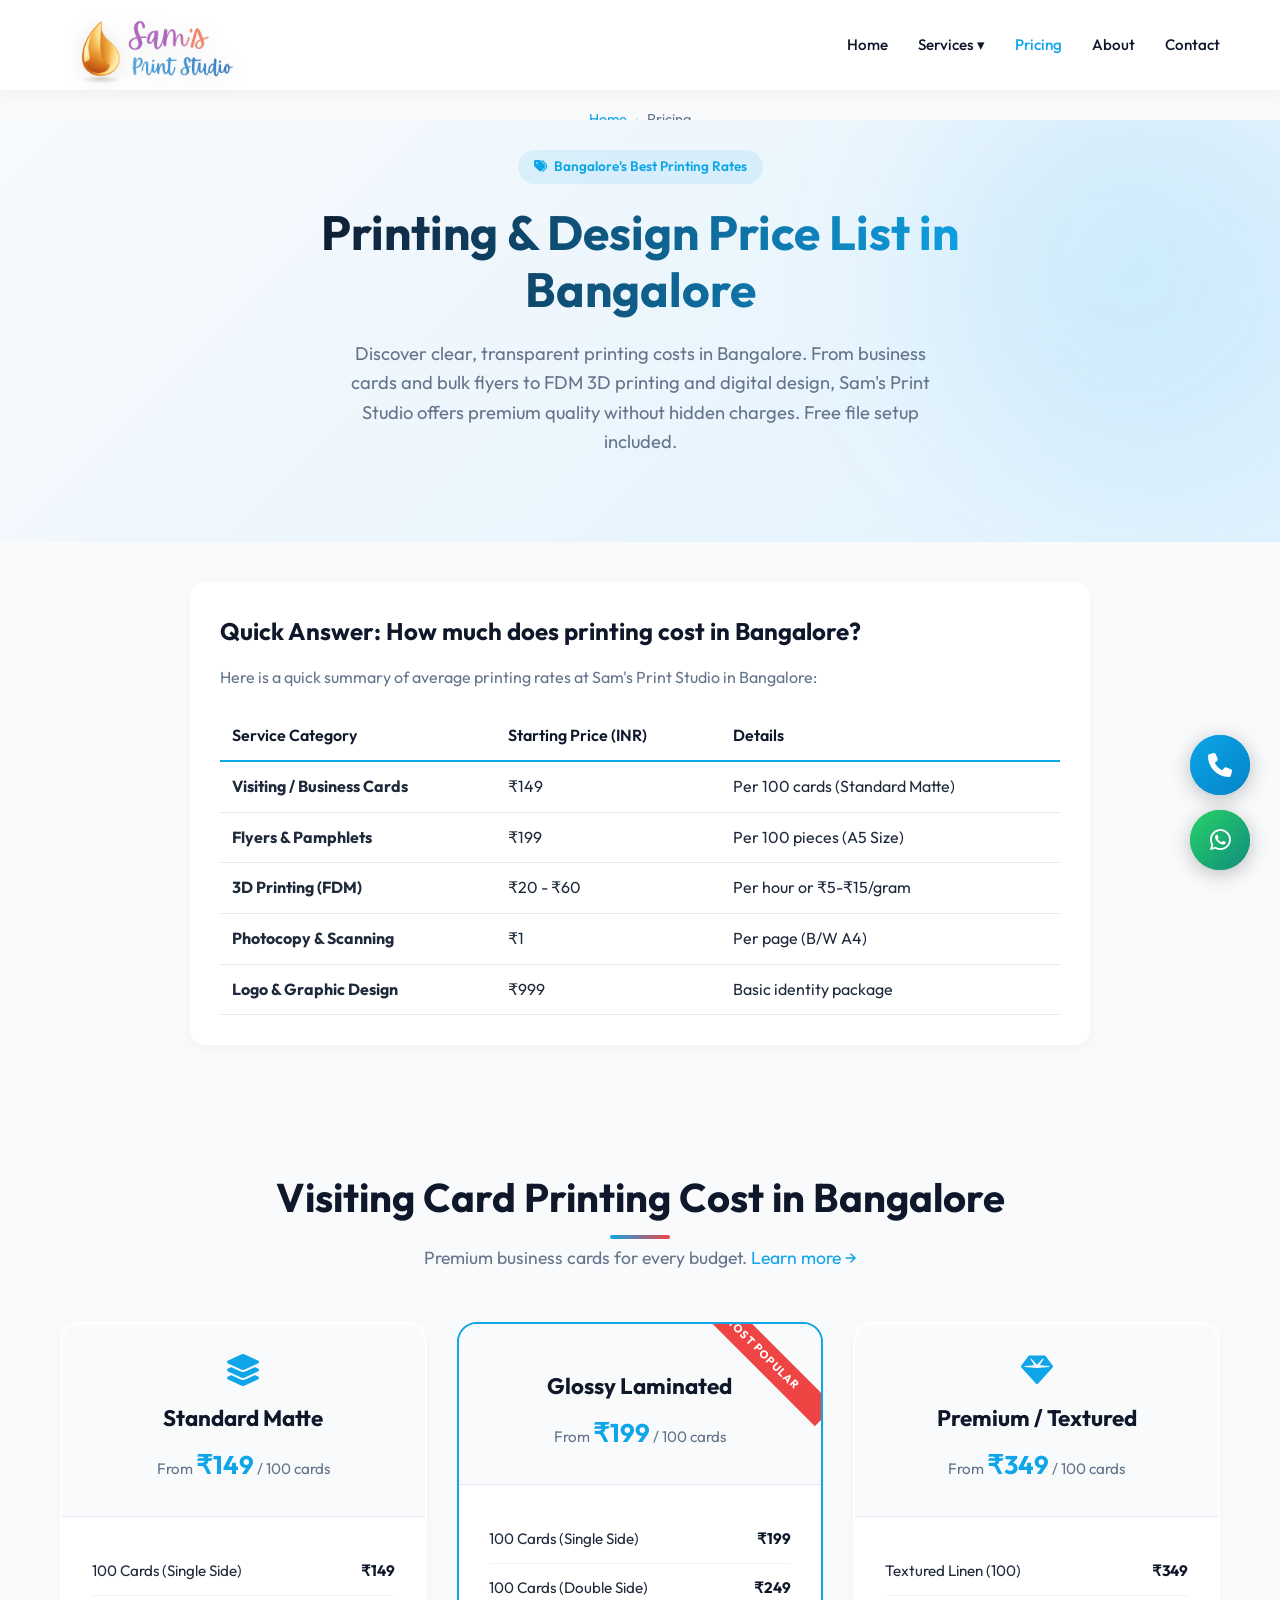
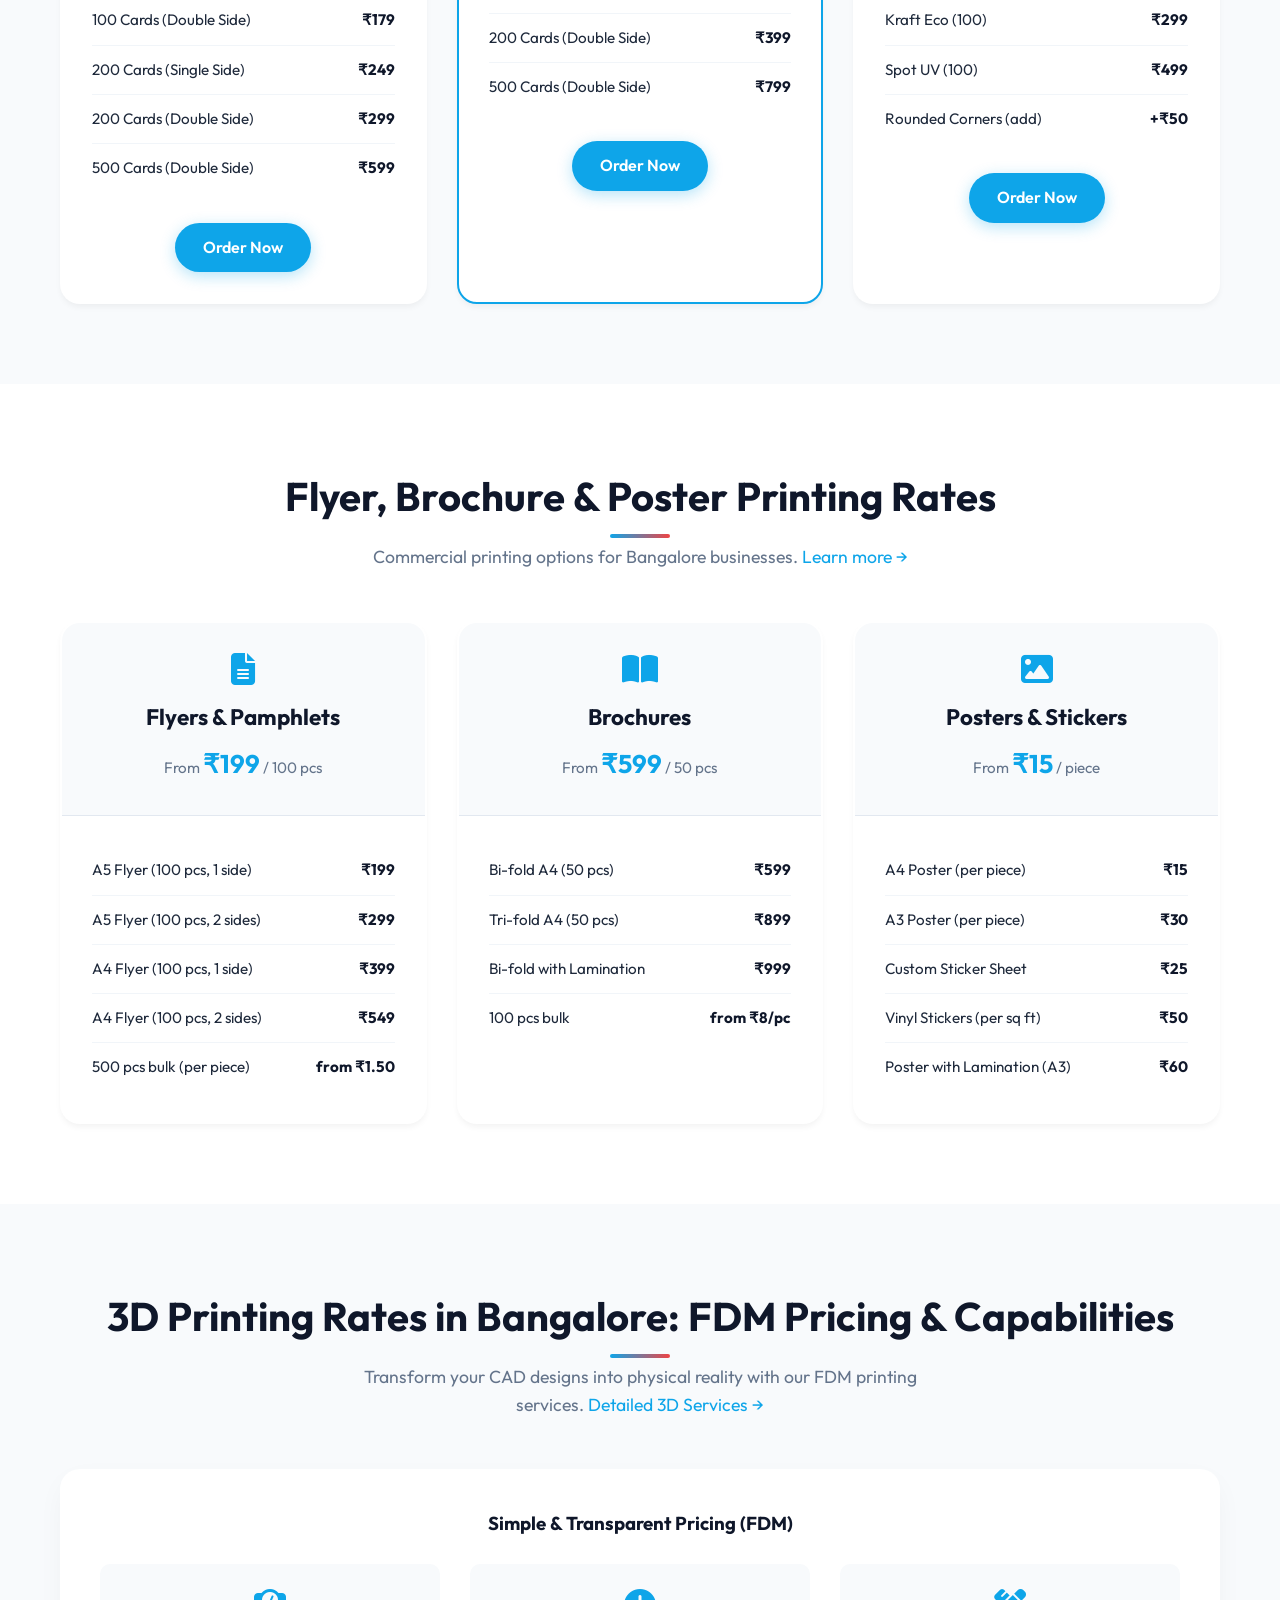
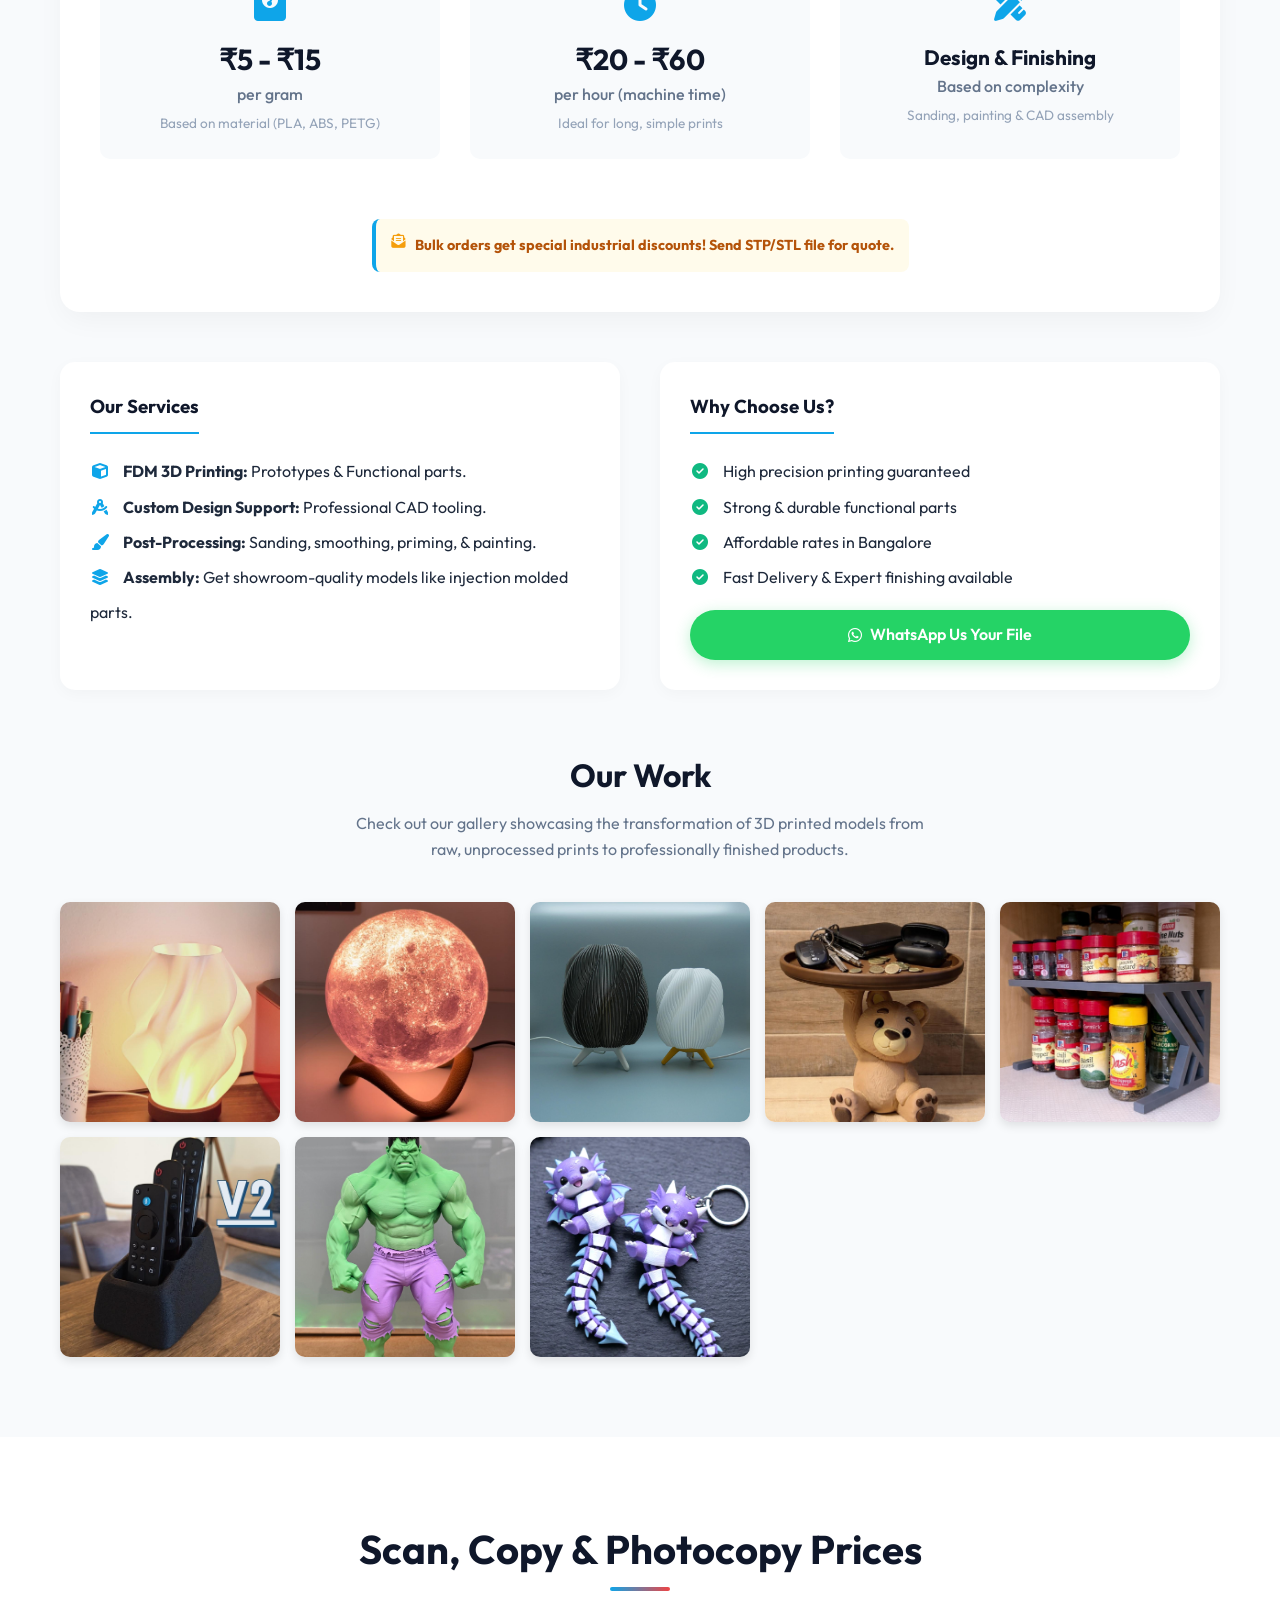
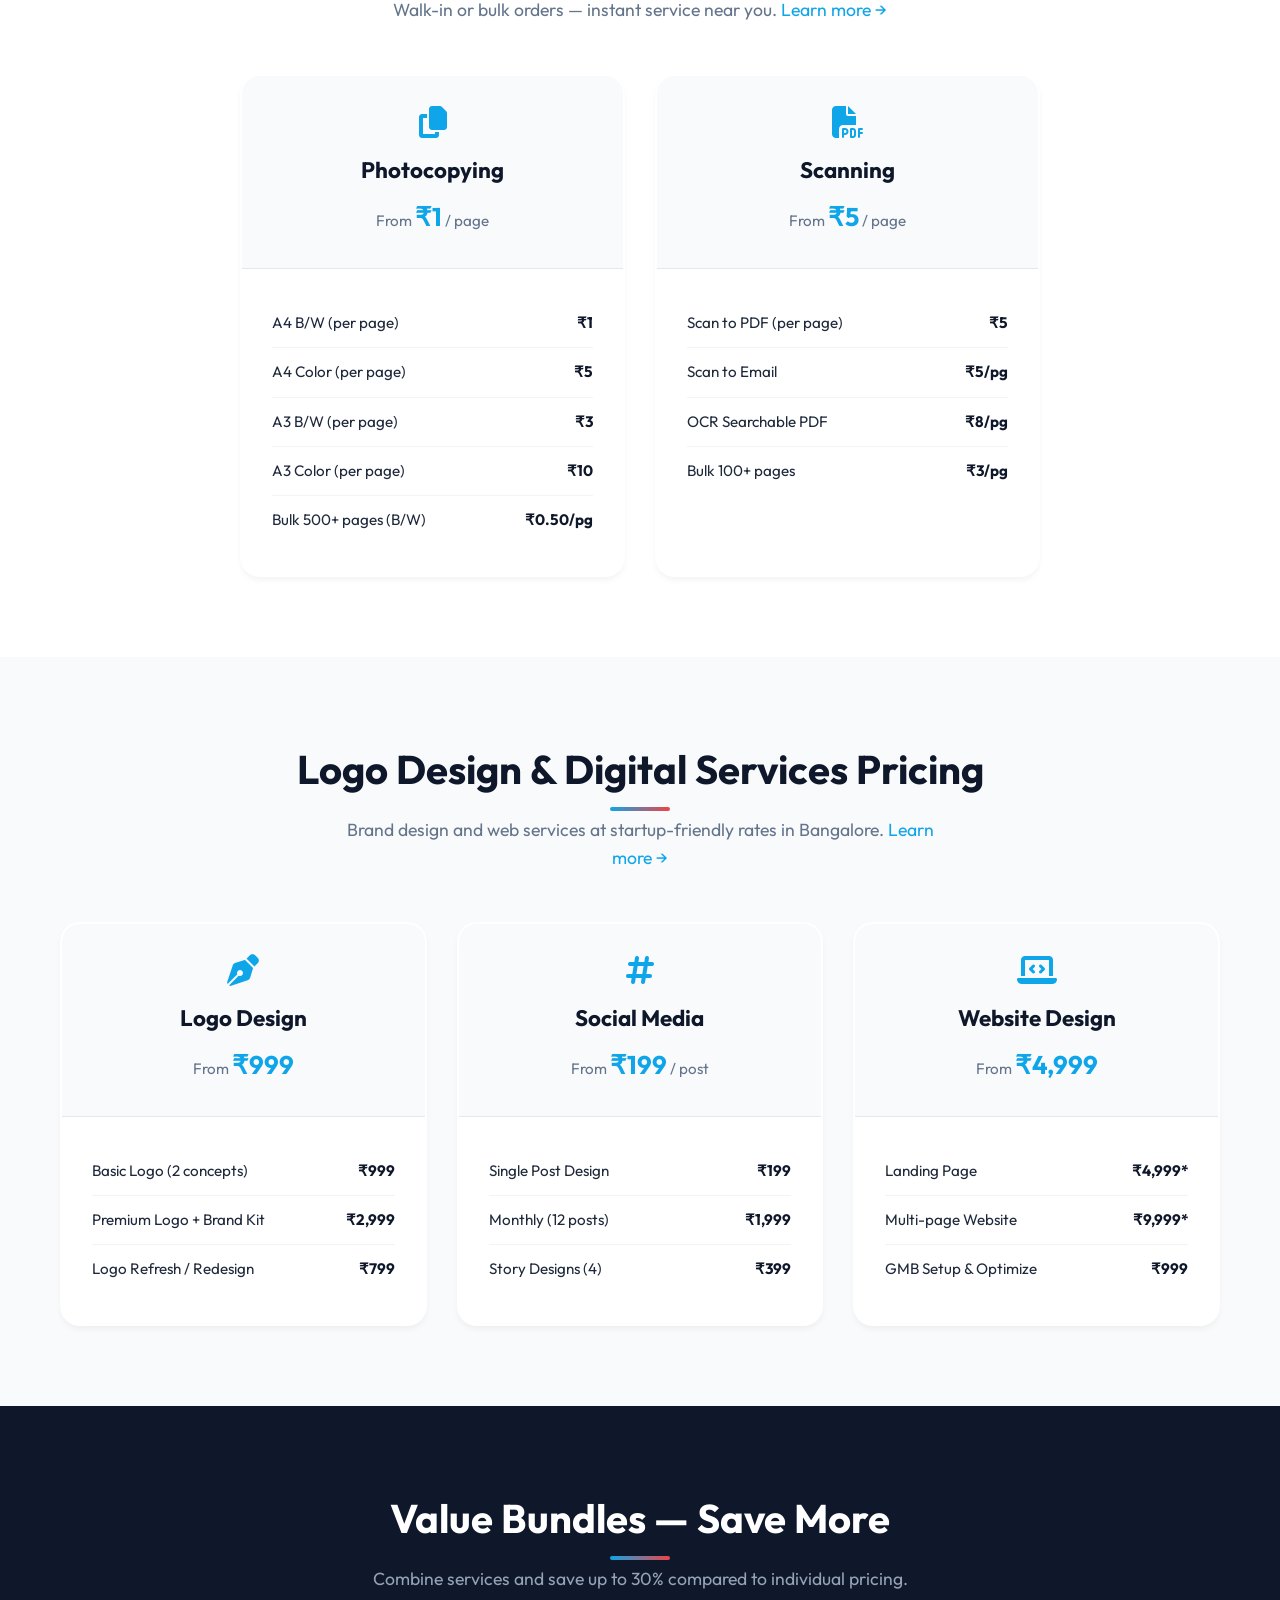
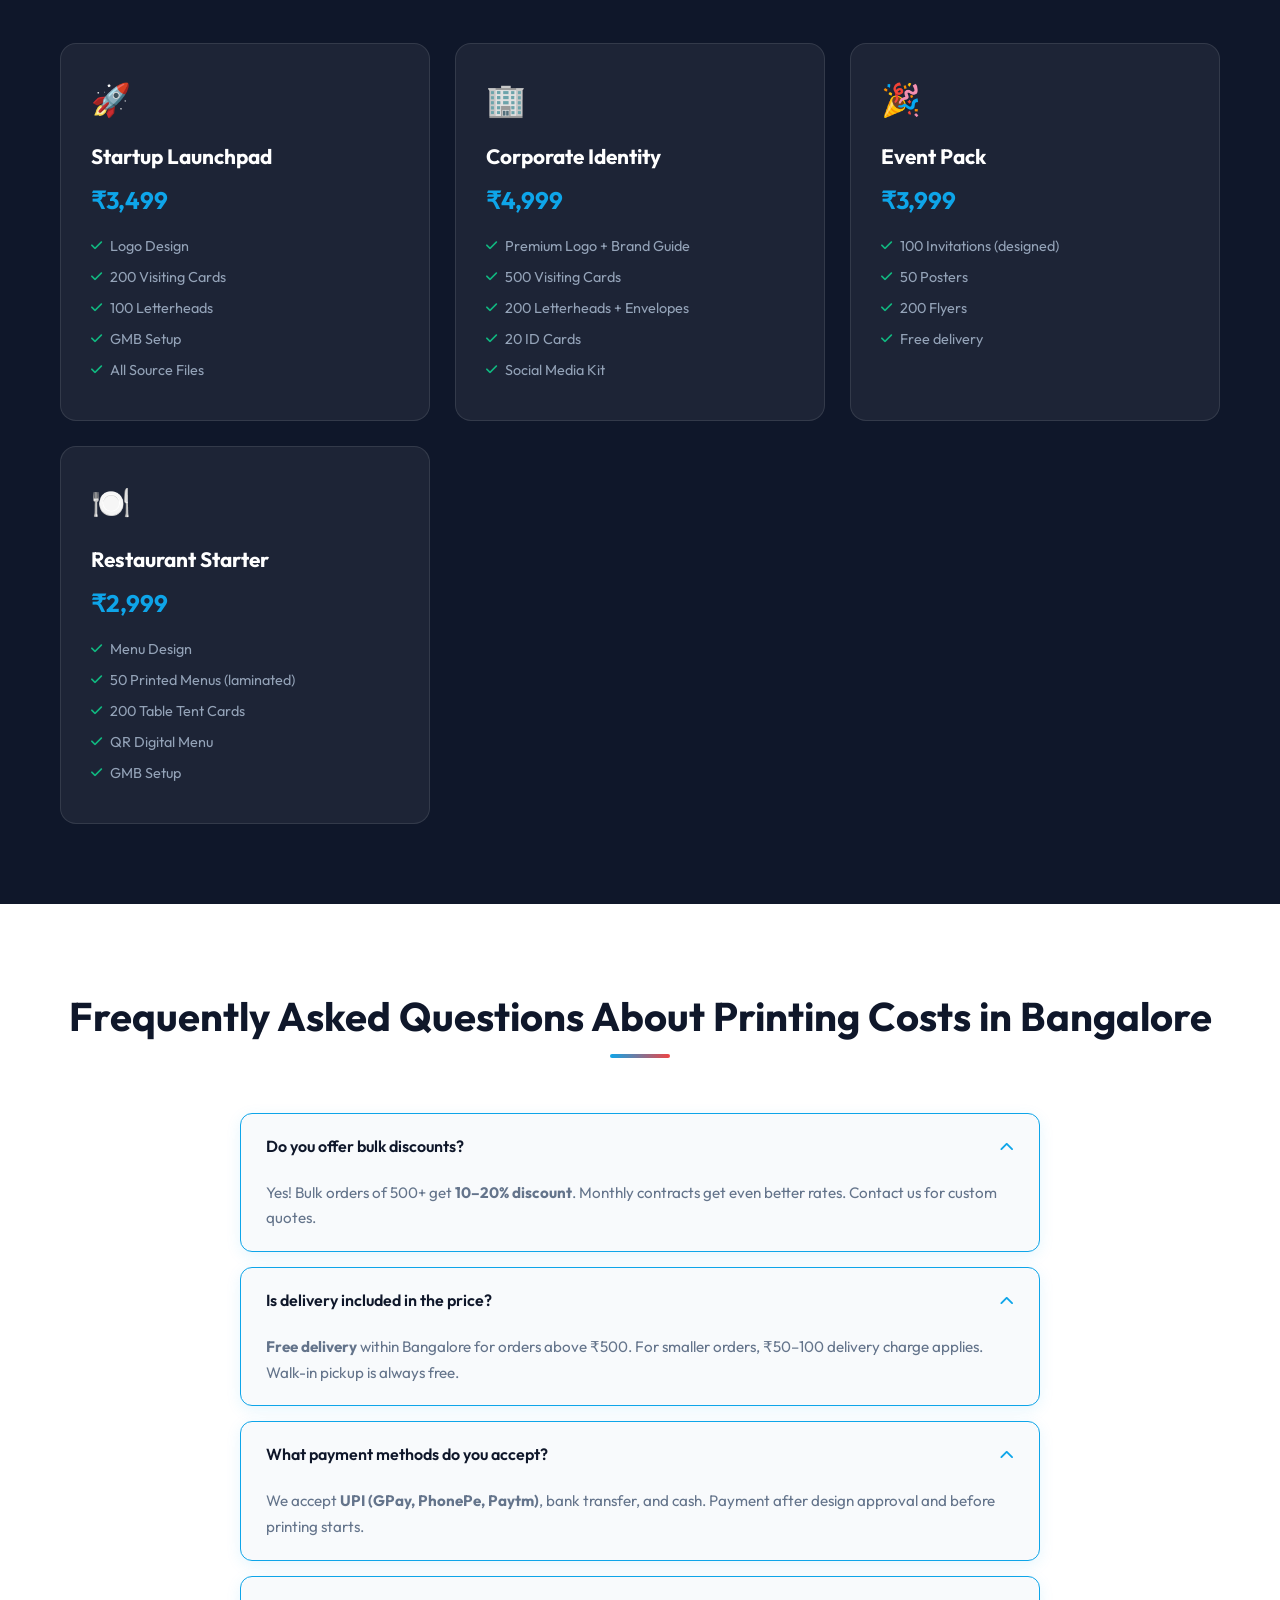
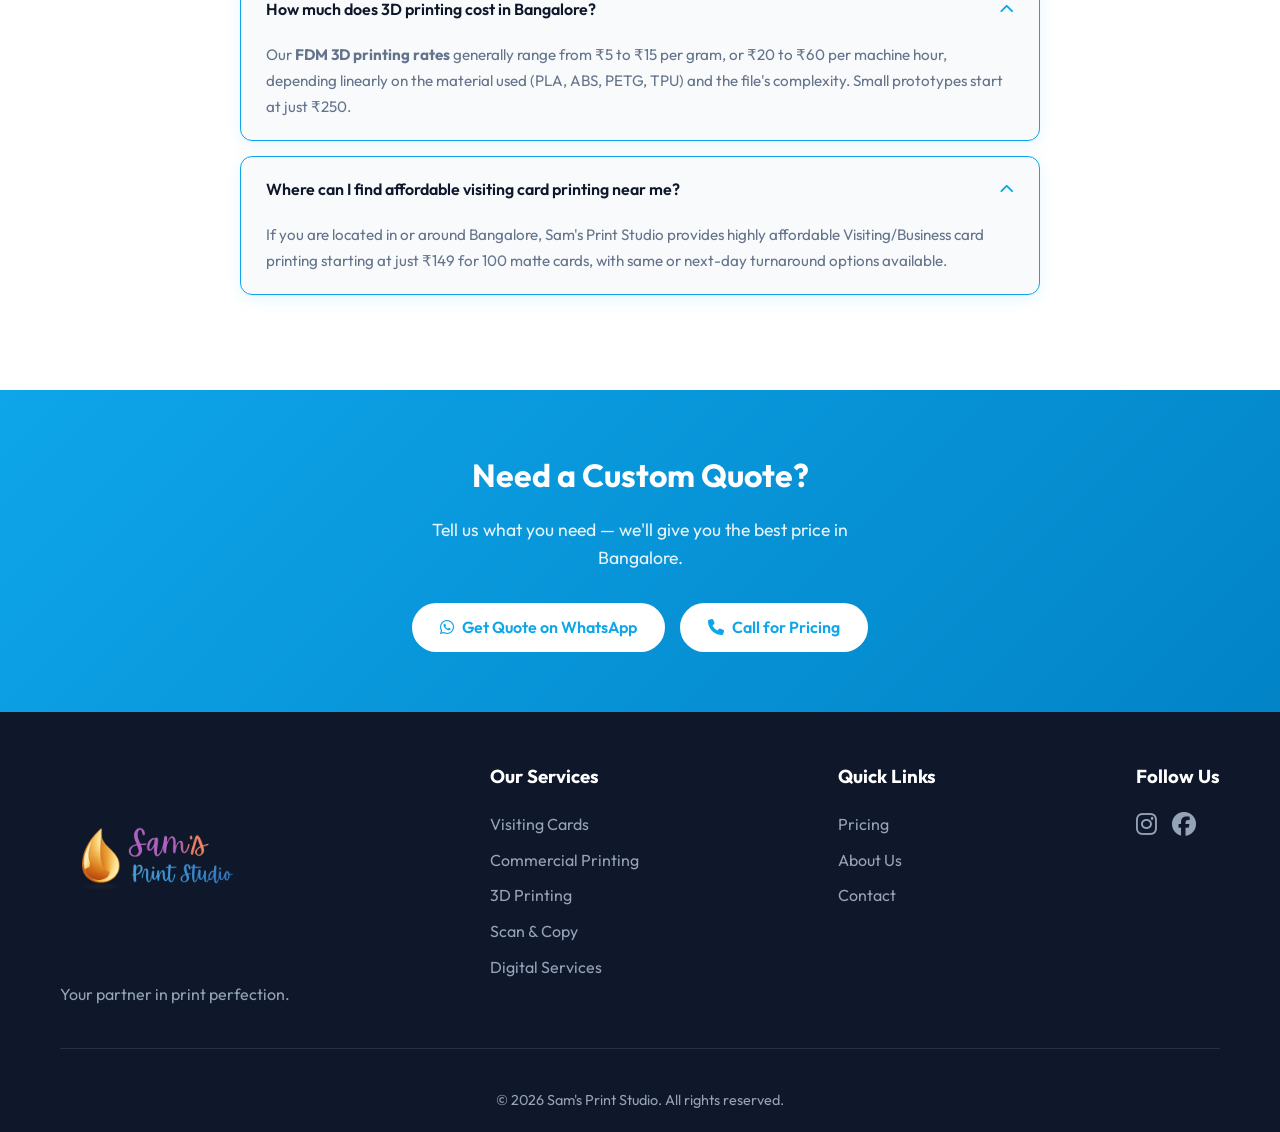
==== pricing.html @ f3a8e475 "Pricing & SEO" ====
<!DOCTYPE html>
<html lang="en">

<head>
    <meta charset="UTF-8">
    <meta name="viewport" content="width=device-width, initial-scale=1.0">
    <meta name="description" content="View Sam's Print Studio pricing guide. Transparent rates for visiting cards, flyers, brochures, 3D printing, scanning, and logo design in Bangalore. Check out our affordable print prices.">
    <meta name="keywords" content="printing price list Bangalore, visiting card cost Bangalore, 3D printing rates Bangalore, photocopy price near me, design services cost, printing cost calculator, Sam's Print Studio prices">
    <meta property="og:title" content="Printing Price List & 3D Printing Rates in Bangalore | Sam's Print Studio">
    <meta property="og:description" content="Transparent printing rates in Bangalore for visiting cards, flyers, brochures, rapid 3D printing, scanning, and digital services. Start your order today.">
    <meta property="og:image" content="https://samsprintstudio.com/images/hero-printing-studio.png">
    <meta property="og:url" content="https://samsprintstudio.com/pricing.html">
    <meta property="og:type" content="website">
    <title>Printing Price List & 3D Printing Rates in Bangalore | Sam's Print Studio</title>
    <link rel="canonical" href="https://samsprintstudio.com/pricing.html">
    <link rel="preconnect" href="https://fonts.googleapis.com">
    <link rel="preconnect" href="https://fonts.gstatic.com" crossorigin>
    <link href="https://fonts.googleapis.com/css2?family=Outfit:wght@300;400;500;600;700;800&display=swap"
        rel="stylesheet">
    <link rel="stylesheet" href="https://cdnjs.cloudflare.com/ajax/libs/font-awesome/6.4.0/css/all.min.css">
    <link rel="stylesheet" href="styles.css">

    <script type="application/ld+json">
    [{
      "@context": "https://schema.org",
      "@type": "LocalBusiness",
      "name": "Sam's Print Studio",
      "image": "https://samsprintstudio.com/logo.png",
      "telephone": "+91-9663990894",
      "url": "https://samsprintstudio.com/pricing.html",
      "priceRange": "₹100 - ₹5000+",
      "makesOffer": [
        { "@type": "Offer", "name": "Visiting Card Printing", "price": "149", "priceCurrency": "INR" },
        { "@type": "Offer", "name": "FDM 3D Printing", "price": "250", "priceCurrency": "INR" },
        { "@type": "Offer", "name": "Flyer Printing", "price": "199", "priceCurrency": "INR" }
      ],
      "address": {
        "@type": "PostalAddress",
        "addressLocality": "Bangalore",
        "addressRegion": "Karnataka",
        "addressCountry": "IN"
      }
    },
    { 
      "@context": "https://schema.org", 
      "@type": "FAQPage", 
      "mainEntity": [
        { "@type": "Question", "name": "How much does printing cost in Bangalore?", "acceptedAnswer": { "@type": "Answer", "text": "Prices vary by service: Visiting cards start from ₹149/100pcs, flyers from ₹199/100pcs, brochures from ₹599/50pcs, photocopying from ₹1/page, 3D printing from ₹250/hour, and logo design from ₹999. All prices at Sam's Print Studio include free design consultation." } },
        { "@type": "Question", "name": "Do you offer bulk printing discounts?", "acceptedAnswer": { "@type": "Answer", "text": "Yes! Bulk orders of 500+ pieces get 10-20% discount on most products. Monthly contracts for regular printing needs (like restaurants, offices, coaching centers) get even better rates." } },
        { "@type": "Question", "name": "How much does 3D printing cost in Bangalore?", "acceptedAnswer": { "@type": "Answer", "text": "FDM 3D printing rates range from ₹5 to ₹15 per gram, or ₹20 to ₹60 per machine hour depending on material. Small prototypes start at just ₹100." } }
      ] 
    }]
    </script>
</head>

<body>
    <header>
        <div class="container">
            <nav><a href="index.html" class="logo"><img src="logo.png" alt="Sam's Print Studio"></a>
                <div class="nav-links" id="navLinks"><a href="index.html">Home</a>
                    <div class="nav-dropdown"><a href="index.html#services">Services ▾</a>
                        <div class="dropdown-menu"><a href="visiting-cards.html">Visiting Cards</a><a
                                href="commercial-printing.html">Commercial Printing</a><a href="3d-printing.html">3D
                                Printing</a><a href="scanning-services.html">Scan & Copy</a><a
                                href="digital-services.html">Digital Services</a></div>
                    </div><a href="pricing.html" class="active">Pricing</a><a href="index.html#about">About</a><a
                        href="index.html#contact">Contact</a>
                </div>
                <div class="mobile-toggle" id="mobileMenuBtn"><i class="fa-solid fa-bars"></i></div>
            </nav>
        </div>
    </header>

    <nav class="breadcrumb" aria-label="Breadcrumb">
        <div class="container">
            <ol class="breadcrumb-list" itemscope itemtype="https://schema.org/BreadcrumbList">
                <li itemprop="itemListElement" itemscope itemtype="https://schema.org/ListItem"><a itemprop="item"
                        href="index.html"><span itemprop="name">Home</span></a>
                    <meta itemprop="position" content="1">
                </li>
                <li itemprop="itemListElement" itemscope itemtype="https://schema.org/ListItem"><span
                        itemprop="name">Pricing</span>
                    <meta itemprop="position" content="2">
                </li>
            </ol>
        </div>
    </nav>

    <section class="page-hero">
        <div class="container">
            <div class="page-hero-content" style="flex-direction: column; text-align: center; gap: 0;">
                <div class="page-hero-text" style="text-align: center; max-width: 700px; margin: 0 auto;">
                    <span class="badge"><i class="fa-solid fa-tags"></i> Bangalore's Best Printing Rates</span>
                    <h1>Printing & Design Price List in Bangalore</h1>
                    <p style="margin: 0 auto 25px; max-width: 600px;">Discover clear, transparent printing costs in Bangalore. From business cards and bulk flyers to FDM 3D printing and digital design, Sam's Print Studio offers premium quality without hidden charges. Free file setup included.</p>
                </div>
            </div>
        </div>
    </section>

    <!-- GEO Optimization: Quick Answer Table for AI Search -->
    <section class="section-padding" style="background: var(--bg-light); padding-top: 40px; padding-bottom: 40px;" id="pricing-summary">
        <div class="container">
            <div class="reveal" style="background: white; padding: 30px; border-radius: 15px; box-shadow: 0 4px 15px rgba(0,0,0,0.03); max-width: 900px; margin: 0 auto;">
                <h2 style="font-size: 1.5rem; margin-bottom: 15px; color: var(--primary);">Quick Answer: How much does printing cost in Bangalore?</h2>
                <p style="margin-bottom: 20px; color: var(--text-light);">Here is a quick summary of average printing rates at Sam's Print Studio in Bangalore:</p>
                <div style="overflow-x: auto;">
                    <table style="width: 100%; border-collapse: collapse; text-align: left;">
                        <thead>
                            <tr style="border-bottom: 2px solid var(--accent); color: var(--primary);">
                                <th style="padding: 12px; font-weight: 600;">Service Category</th>
                                <th style="padding: 12px; font-weight: 600;">Starting Price (INR)</th>
                                <th style="padding: 12px; font-weight: 600;">Details</th>
                            </tr>
                        </thead>
                        <tbody>
                            <tr style="border-bottom: 1px solid #e2e8f0;">
                                <td style="padding: 12px;"><strong>Visiting / Business Cards</strong></td>
                                <td style="padding: 12px;">₹149</td>
                                <td style="padding: 12px;">Per 100 cards (Standard Matte)</td>
                            </tr>
                            <tr style="border-bottom: 1px solid #e2e8f0;">
                                <td style="padding: 12px;"><strong>Flyers & Pamphlets</strong></td>
                                <td style="padding: 12px;">₹199</td>
                                <td style="padding: 12px;">Per 100 pieces (A5 Size)</td>
                            </tr>
                            <tr style="border-bottom: 1px solid #e2e8f0;">
                                <td style="padding: 12px;"><strong>3D Printing (FDM)</strong></td>
                                <td style="padding: 12px;">₹20 - ₹60</td>
                                <td style="padding: 12px;">Per hour or ₹5-₹15/gram</td>
                            </tr>
                            <tr style="border-bottom: 1px solid #e2e8f0;">
                                <td style="padding: 12px;"><strong>Photocopy & Scanning</strong></td>
                                <td style="padding: 12px;">₹1</td>
                                <td style="padding: 12px;">Per page (B/W A4)</td>
                            </tr>
                            <tr style="border-bottom: 1px solid #e2e8f0;">
                                <td style="padding: 12px;"><strong>Logo & Graphic Design</strong></td>
                                <td style="padding: 12px;">₹999</td>
                                <td style="padding: 12px;">Basic identity package</td>
                            </tr>
                        </tbody>
                    </table>
                </div>
            </div>
        </div>
    </section>

    <!-- Visiting Cards Pricing -->
    <section class="section-padding pricing-section" id="visiting-cards-pricing">
        <div class="container">
            <div class="section-title reveal">
                <h2>Visiting Card Printing Cost in Bangalore</h2>
                <p>Premium business cards for every budget. <a href="visiting-cards.html"
                        style="color: var(--accent);">Learn more →</a></p>
            </div>
            <div class="pricing-grid">
                <div class="pricing-card reveal">
                    <div class="pricing-card-header">
                        <i class="fa-solid fa-layer-group"></i>
                        <h3>Standard Matte</h3>
                        <div class="price">From <strong>₹149</strong> / 100 cards</div>
                    </div>
                    <div class="pricing-card-body">
                        <div class="price-row"><span class="item-name">100 Cards (Single Side)</span><span
                                class="item-price">₹149</span></div>
                        <div class="price-row"><span class="item-name">100 Cards (Double Side)</span><span
                                class="item-price">₹179</span></div>
                        <div class="price-row"><span class="item-name">200 Cards (Single Side)</span><span
                                class="item-price">₹249</span></div>
                        <div class="price-row"><span class="item-name">200 Cards (Double Side)</span><span
                                class="item-price">₹299</span></div>
                        <div class="price-row"><span class="item-name">500 Cards (Double Side)</span><span
                                class="item-price">₹599</span></div>
                    </div>
                    <div class="pricing-card-footer"><a
                            href="https://wa.me/919663990894?text=Hi!%20I%20need%20matte%20visiting%20cards."
                            class="btn btn-primary" target="_blank">Order Now</a></div>
                </div>
                <div class="pricing-card featured reveal">
                    <div class="pricing-card-header">
                        <i class="fa-solid fa-sparkles"></i>
                        <h3>Glossy Laminated</h3>
                        <div class="price">From <strong>₹199</strong> / 100 cards</div>
                    </div>
                    <div class="pricing-card-body">
                        <div class="price-row"><span class="item-name">100 Cards (Single Side)</span><span
                                class="item-price">₹199</span></div>
                        <div class="price-row"><span class="item-name">100 Cards (Double Side)</span><span
                                class="item-price">₹249</span></div>
                        <div class="price-row"><span class="item-name">200 Cards (Double Side)</span><span
                                class="item-price">₹399</span></div>
                        <div class="price-row"><span class="item-name">500 Cards (Double Side)</span><span
                                class="item-price">₹799</span></div>
                    </div>
                    <div class="pricing-card-footer"><a
                            href="https://wa.me/919663990894?text=Hi!%20I%20need%20glossy%20laminated%20visiting%20cards."
                            class="btn btn-primary" target="_blank">Order Now</a></div>
                </div>
                <div class="pricing-card reveal">
                    <div class="pricing-card-header">
                        <i class="fa-solid fa-gem"></i>
                        <h3>Premium / Textured</h3>
                        <div class="price">From <strong>₹349</strong> / 100 cards</div>
                    </div>
                    <div class="pricing-card-body">
                        <div class="price-row"><span class="item-name">Textured Linen (100)</span><span
                                class="item-price">₹349</span></div>
                        <div class="price-row"><span class="item-name">Kraft Eco (100)</span><span
                                class="item-price">₹299</span></div>
                        <div class="price-row"><span class="item-name">Spot UV (100)</span><span
                                class="item-price">₹499</span></div>
                        <div class="price-row"><span class="item-name">Rounded Corners (add)</span><span
                                class="item-price">+₹50</span></div>
                    </div>
                    <div class="pricing-card-footer"><a
                            href="https://wa.me/919663990894?text=Hi!%20I%20need%20premium%20visiting%20cards."
                            class="btn btn-primary" target="_blank">Order Now</a></div>
                </div>
            </div>
        </div>
    </section>

    <!-- Commercial Printing Pricing -->
    <section class="section-padding" style="background: white;" id="commercial-pricing">
        <div class="container">
            <div class="section-title reveal">
                <h2>Flyer, Brochure & Poster Printing Rates</h2>
                <p>Commercial printing options for Bangalore businesses. <a href="commercial-printing.html"
                        style="color: var(--accent);">Learn more →</a></p>
            </div>
            <div class="pricing-grid">
                <div class="pricing-card reveal">
                    <div class="pricing-card-header">
                        <i class="fa-solid fa-file-lines"></i>
                        <h3>Flyers & Pamphlets</h3>
                        <div class="price">From <strong>₹199</strong> / 100 pcs</div>
                    </div>
                    <div class="pricing-card-body">
                        <div class="price-row"><span class="item-name">A5 Flyer (100 pcs, 1 side)</span><span
                                class="item-price">₹199</span></div>
                        <div class="price-row"><span class="item-name">A5 Flyer (100 pcs, 2 sides)</span><span
                                class="item-price">₹299</span></div>
                        <div class="price-row"><span class="item-name">A4 Flyer (100 pcs, 1 side)</span><span
                                class="item-price">₹399</span></div>
                        <div class="price-row"><span class="item-name">A4 Flyer (100 pcs, 2 sides)</span><span
                                class="item-price">₹549</span></div>
                        <div class="price-row"><span class="item-name">500 pcs bulk (per piece)</span><span
                                class="item-price">from ₹1.50</span></div>
                    </div>
                </div>
                <div class="pricing-card reveal">
                    <div class="pricing-card-header">
                        <i class="fa-solid fa-book-open"></i>
                        <h3>Brochures</h3>
                        <div class="price">From <strong>₹599</strong> / 50 pcs</div>
                    </div>
                    <div class="pricing-card-body">
                        <div class="price-row"><span class="item-name">Bi-fold A4 (50 pcs)</span><span
                                class="item-price">₹599</span></div>
                        <div class="price-row"><span class="item-name">Tri-fold A4 (50 pcs)</span><span
                                class="item-price">₹899</span></div>
                        <div class="price-row"><span class="item-name">Bi-fold with Lamination</span><span
                                class="item-price">₹999</span></div>
                        <div class="price-row"><span class="item-name">100 pcs bulk</span><span class="item-price">from
                                ₹8/pc</span></div>
                    </div>
                </div>
                <div class="pricing-card reveal">
                    <div class="pricing-card-header">
                        <i class="fa-solid fa-image"></i>
                        <h3>Posters & Stickers</h3>
                        <div class="price">From <strong>₹15</strong> / piece</div>
                    </div>
                    <div class="pricing-card-body">
                        <div class="price-row"><span class="item-name">A4 Poster (per piece)</span><span
                                class="item-price">₹15</span></div>
                        <div class="price-row"><span class="item-name">A3 Poster (per piece)</span><span
                                class="item-price">₹30</span></div>
                        <div class="price-row"><span class="item-name">Custom Sticker Sheet</span><span
                                class="item-price">₹25</span></div>
                        <div class="price-row"><span class="item-name">Vinyl Stickers (per sq ft)</span><span
                                class="item-price">₹50</span></div>
                        <div class="price-row"><span class="item-name">Poster with Lamination (A3)</span><span
                                class="item-price">₹60</span></div>
                    </div>
                </div>
            </div>
        </div>
    </section>

    <!-- 3D Printing Pricing & Portfolio -->
    <section class="section-padding pricing-section" id="3d-pricing" style="background: var(--bg-light);">
        <div class="container">
            <div class="section-title reveal">
                <h2>3D Printing Rates in Bangalore: FDM Pricing & Capabilities</h2>
                <p>Transform your CAD designs into physical reality with our FDM printing services. <a href="3d-printing.html" style="color: var(--accent);">Detailed 3D Services →</a></p>
            </div>

            <!-- New Details breakdown mimicking the design layout -->
            <div class="pricing-details reveal" style="background: white; padding: 40px; border-radius: 20px; box-shadow: 0 10px 30px -5px rgba(0, 0, 0, 0.05); text-align: center; margin-bottom: 50px;">
                <h3 style="margin-bottom: 25px; color: var(--primary);">Simple & Transparent Pricing (FDM)</h3>
                
                <div style="display: flex; flex-wrap: wrap; justify-content: center; gap: 30px; margin-bottom: 30px;">
                    <div style="background: var(--bg-light); padding: 25px 35px; border-radius: 10px; flex: 1; min-width: 250px;">
                        <i class="fa-solid fa-weight-scale" style="font-size: 2rem; color: var(--accent); margin-bottom: 15px;"></i>
                        <div style="font-size: 1.8rem; font-weight: 700; color: var(--primary);">₹5 - ₹15</div>
                        <div style="font-size: 1rem; color: var(--text-light); font-weight: 500;">per gram</div>
                        <p style="font-size: 0.85rem; color: #94a3b8; margin-top: 5px;">Based on material (PLA, ABS, PETG)</p>
                    </div>
                    <div style="background: var(--bg-light); padding: 25px 35px; border-radius: 10px; flex: 1; min-width: 250px;">
                        <i class="fa-solid fa-clock" style="font-size: 2rem; color: var(--accent); margin-bottom: 15px;"></i>
                        <div style="font-size: 1.8rem; font-weight: 700; color: var(--primary);">₹20 - ₹60</div>
                        <div style="font-size: 1rem; color: var(--text-light); font-weight: 500;">per hour (machine time)</div>
                        <p style="font-size: 0.85rem; color: #94a3b8; margin-top: 5px;">Ideal for long, simple prints</p>
                    </div>
                    <div style="background: var(--bg-light); padding: 25px 35px; border-radius: 10px; flex: 1; min-width: 250px;">
                        <i class="fa-solid fa-pen-ruler" style="font-size: 2rem; color: var(--accent); margin-bottom: 15px;"></i>
                        <div style="font-size: 1.3rem; font-weight: 700; color: var(--primary); margin-top: 5px;">Design & Finishing</div>
                        <div style="font-size: 1rem; color: var(--text-light); font-weight: 500;">Based on complexity</div>
                        <p style="font-size: 0.85rem; color: #94a3b8; margin-top: 5px;">Sanding, painting & CAD assembly</p>
                    </div>
                </div>

                <div class="pricing-note" style="justify-content: center; background: #fffbeb; padding: 15px; border-radius: 8px; color: #b45309; display: inline-flex;">
                    <i class="fa-solid fa-envelope-open-text" style="color: #f59e0b; margin-right: 10px;"></i> 
                    <strong>Bulk orders get special industrial discounts! Send STP/STL file for quote.</strong>
                </div>
            </div>

            <!-- Services & Capabilities Breakdown -->
            <div style="display: grid; grid-template-columns: repeat(auto-fit, minmax(300px, 1fr)); gap: 40px; margin-bottom: 60px;" class="reveal">
                <div style="background: white; padding: 30px; border-radius: 15px; box-shadow: 0 4px 15px rgba(0,0,0,0.03);">
                    <h3 style="margin-bottom: 20px; color: var(--primary); border-bottom: 2px solid var(--accent); padding-bottom: 10px; display: inline-block;">Our Services</h3>
                    <ul style="list-style: none; padding: 0; line-height: 2.2;">
                        <li><i class="fa-solid fa-cube" style="color: var(--accent); margin-right: 10px; width: 20px; text-align:center;"></i> <strong>FDM 3D Printing:</strong> Prototypes & Functional parts.</li>
                        <li><i class="fa-solid fa-compass-drafting" style="color: var(--accent); margin-right: 10px; width: 20px; text-align:center;"></i> <strong>Custom Design Support:</strong> Professional CAD tooling.</li>
                        <li><i class="fa-solid fa-paintbrush" style="color: var(--accent); margin-right: 10px; width: 20px; text-align:center;"></i> <strong>Post-Processing:</strong> Sanding, smoothing, priming, & painting.</li>
                        <li><i class="fa-solid fa-layer-group" style="color: var(--accent); margin-right: 10px; width: 20px; text-align:center;"></i> <strong>Assembly:</strong> Get showroom-quality models like injection molded parts.</li>
                    </ul>
                </div>
                <div style="background: white; padding: 30px; border-radius: 15px; box-shadow: 0 4px 15px rgba(0,0,0,0.03);">
                    <h3 style="margin-bottom: 20px; color: var(--primary); border-bottom: 2px solid var(--accent); padding-bottom: 10px; display: inline-block;">Why Choose Us?</h3>
                    <ul style="list-style: none; padding: 0; line-height: 2.2;">
                        <li><i class="fa-solid fa-check-circle" style="color: #10b981; margin-right: 10px; width: 20px; text-align:center;"></i> High precision printing guaranteed</li>
                        <li><i class="fa-solid fa-check-circle" style="color: #10b981; margin-right: 10px; width: 20px; text-align:center;"></i> Strong & durable functional parts</li>
                        <li><i class="fa-solid fa-check-circle" style="color: #10b981; margin-right: 10px; width: 20px; text-align:center;"></i> Affordable rates in Bangalore</li>
                        <li><i class="fa-solid fa-check-circle" style="color: #10b981; margin-right: 10px; width: 20px; text-align:center;"></i> Fast Delivery & Expert finishing available</li>
                    </ul>
                    <a href="https://wa.me/919663990894" class="btn btn-whatsapp" target="_blank" style="margin-top: 15px; display: inline-flex; width: 100%; justify-content: center;"><i class="fa-brands fa-whatsapp"></i> WhatsApp Us Your File</a>
                </div>
            </div>

            <!-- "Our Work" Gallery mapped to local 3D Images directory -->
            <div class="reveal">
                <div style="text-align: center; margin-bottom: 40px;">
                    <h3 style="margin-bottom: 10px; color: var(--primary); font-size: 2rem;">Our Work</h3>
                    <p style="color: var(--text-light); max-width: 600px; margin: 0 auto;">Check out our gallery showcasing the transformation of 3D printed models from raw, unprocessed prints to professionally finished products.</p>
                </div>
                <div style="display: grid; grid-template-columns: repeat(auto-fill, minmax(200px, 1fr)); gap: 15px;">
                    <img src="images/3D%20Images/WhatsApp%20Image%202026-03-31%20at%2022.39.18.jpeg" style="width: 100%; border-radius: 10px; object-fit: cover; aspect-ratio: 1/1; box-shadow: 0 4px 10px rgba(0,0,0,0.1);" alt="Industrial 3D Printed Prototype in Bangalore">
                    <img src="images/3D%20Images/WhatsApp%20Image%202026-03-31%20at%2022.39.19%20(1).jpeg" style="width: 100%; border-radius: 10px; object-fit: cover; aspect-ratio: 1/1; box-shadow: 0 4px 10px rgba(0,0,0,0.1);" alt="Custom FDM 3D Print Model">
                    <img src="images/3D%20Images/WhatsApp%20Image%202026-03-31%20at%2022.39.19%20(2).jpeg" style="width: 100%; border-radius: 10px; object-fit: cover; aspect-ratio: 1/1; box-shadow: 0 4px 10px rgba(0,0,0,0.1);" alt="Precision 3D Scale Model Fabrication">
                    <img src="images/3D%20Images/WhatsApp%20Image%202026-03-31%20at%2022.39.20%20(1).jpeg" style="width: 100%; border-radius: 10px; object-fit: cover; aspect-ratio: 1/1; box-shadow: 0 4px 10px rgba(0,0,0,0.1);" alt="Affordable 3D Printing Services Bangalore">
                    <img src="images/3D%20Images/WhatsApp%20Image%202026-03-31%20at%2022.39.51%20(1).jpeg" style="width: 100%; border-radius: 10px; object-fit: cover; aspect-ratio: 1/1; box-shadow: 0 4px 10px rgba(0,0,0,0.1);" alt="Functional FDM Printed Part Bangalore">
                    <img src="images/3D%20Images/WhatsApp%20Image%202026-03-31%20at%2022.39.52.jpeg" style="width: 100%; border-radius: 10px; object-fit: cover; aspect-ratio: 1/1; box-shadow: 0 4px 10px rgba(0,0,0,0.1);" alt="Post-Processed Smooth 3D Print">
                    <img src="images/3D%20Images/WhatsApp%20Image%202026-03-31%20at%2022.40.25.jpeg" style="width: 100%; border-radius: 10px; object-fit: cover; aspect-ratio: 1/1; box-shadow: 0 4px 10px rgba(0,0,0,0.1);" alt="Painted 3D Printed Custom Model">
                    <img src="images/3D%20Images/WhatsApp%20Image%202026-03-31%20at%2022.40.26.jpeg" style="width: 100%; border-radius: 10px; object-fit: cover; aspect-ratio: 1/1; box-shadow: 0 4px 10px rgba(0,0,0,0.1);" alt="Detailed 3D Printed Miniatures">
                </div>
            </div>
        </div>
    </section>

    <!-- Scan & Copy Pricing -->
    <section class="section-padding" style="background: white;" id="scan-pricing">
        <div class="container">
            <div class="section-title reveal">
                <h2>Scan, Copy & Photocopy Prices</h2>
                <p>Walk-in or bulk orders — instant service near you. <a href="scanning-services.html"
                        style="color: var(--accent);">Learn more →</a></p>
            </div>
            <div class="pricing-grid" style="max-width: 800px; margin: 0 auto;">
                <div class="pricing-card reveal">
                    <div class="pricing-card-header"><i class="fa-solid fa-copy"></i>
                        <h3>Photocopying</h3>
                        <div class="price">From <strong>₹1</strong> / page</div>
                    </div>
                    <div class="pricing-card-body">
                        <div class="price-row"><span class="item-name">A4 B/W (per page)</span><span
                                class="item-price">₹1</span></div>
                        <div class="price-row"><span class="item-name">A4 Color (per page)</span><span
                                class="item-price">₹5</span></div>
                        <div class="price-row"><span class="item-name">A3 B/W (per page)</span><span
                                class="item-price">₹3</span></div>
                        <div class="price-row"><span class="item-name">A3 Color (per page)</span><span
                                class="item-price">₹10</span></div>
                        <div class="price-row"><span class="item-name">Bulk 500+ pages (B/W)</span><span
                                class="item-price">₹0.50/pg</span></div>
                    </div>
                </div>
                <div class="pricing-card reveal">
                    <div class="pricing-card-header"><i class="fa-solid fa-file-pdf"></i>
                        <h3>Scanning</h3>
                        <div class="price">From <strong>₹5</strong> / page</div>
                    </div>
                    <div class="pricing-card-body">
                        <div class="price-row"><span class="item-name">Scan to PDF (per page)</span><span
                                class="item-price">₹5</span></div>
                        <div class="price-row"><span class="item-name">Scan to Email</span><span
                                class="item-price">₹5/pg</span></div>
                        <div class="price-row"><span class="item-name">OCR Searchable PDF</span><span
                                class="item-price">₹8/pg</span></div>
                        <div class="price-row"><span class="item-name">Bulk 100+ pages</span><span
                                class="item-price">₹3/pg</span></div>
                    </div>
                </div>
            </div>
        </div>
    </section>

    <!-- Digital Services Pricing -->
    <section class="section-padding pricing-section" id="digital-pricing">
        <div class="container">
            <div class="section-title reveal">
                <h2>Logo Design & Digital Services Pricing</h2>
                <p>Brand design and web services at startup-friendly rates in Bangalore. <a href="digital-services.html"
                        style="color: var(--accent);">Learn more →</a></p>
            </div>
            <div class="pricing-grid">
                <div class="pricing-card reveal">
                    <div class="pricing-card-header"><i class="fa-solid fa-pen-nib"></i>
                        <h3>Logo Design</h3>
                        <div class="price">From <strong>₹999</strong></div>
                    </div>
                    <div class="pricing-card-body">
                        <div class="price-row"><span class="item-name">Basic Logo (2 concepts)</span><span
                                class="item-price">₹999</span></div>
                        <div class="price-row"><span class="item-name">Premium Logo + Brand Kit</span><span
                                class="item-price">₹2,999</span></div>
                        <div class="price-row"><span class="item-name">Logo Refresh / Redesign</span><span
                                class="item-price">₹799</span></div>
                    </div>
                </div>
                <div class="pricing-card reveal">
                    <div class="pricing-card-header"><i class="fa-solid fa-hashtag"></i>
                        <h3>Social Media</h3>
                        <div class="price">From <strong>₹199</strong> / post</div>
                    </div>
                    <div class="pricing-card-body">
                        <div class="price-row"><span class="item-name">Single Post Design</span><span
                                class="item-price">₹199</span></div>
                        <div class="price-row"><span class="item-name">Monthly (12 posts)</span><span
                                class="item-price">₹1,999</span></div>
                        <div class="price-row"><span class="item-name">Story Designs (4)</span><span
                                class="item-price">₹399</span></div>
                    </div>
                </div>
                <div class="pricing-card reveal">
                    <div class="pricing-card-header"><i class="fa-solid fa-laptop-code"></i>
                        <h3>Website Design</h3>
                        <div class="price">From <strong>₹4,999</strong></div>
                    </div>
                    <div class="pricing-card-body">
                        <div class="price-row"><span class="item-name">Landing Page</span><span
                                class="item-price">₹4,999*</span></div>
                        <div class="price-row"><span class="item-name">Multi-page Website</span><span
                                class="item-price">₹9,999*</span></div>
                        <div class="price-row"><span class="item-name">GMB Setup & Optimize</span><span
                                class="item-price">₹999</span></div>
                    </div>
                </div>
            </div>
        </div>
    </section>

    <!-- Bundles -->
    <section class="section-padding bundles-section">
        <div class="container">
            <div class="section-title reveal" style="color: white;">
                <h2 style="color: white;">Value Bundles — Save More</h2>
                <p style="color: #94a3b8;">Combine services and save up to 30% compared to individual pricing.</p>
            </div>
            <div class="bundles-grid">
                <div class="bundle-card reveal"><span class="bundle-emoji">🚀</span>
                    <h3>Startup Launchpad</h3><span class="bundle-price">₹3,499</span>
                    <ul>
                        <li><i class="fa-solid fa-check"></i> Logo Design</li>
                        <li><i class="fa-solid fa-check"></i> 200 Visiting Cards</li>
                        <li><i class="fa-solid fa-check"></i> 100 Letterheads</li>
                        <li><i class="fa-solid fa-check"></i> GMB Setup</li>
                        <li><i class="fa-solid fa-check"></i> All Source Files</li>
                    </ul>
                </div>
                <div class="bundle-card reveal"><span class="bundle-emoji">🏢</span>
                    <h3>Corporate Identity</h3><span class="bundle-price">₹4,999</span>
                    <ul>
                        <li><i class="fa-solid fa-check"></i> Premium Logo + Brand Guide</li>
                        <li><i class="fa-solid fa-check"></i> 500 Visiting Cards</li>
                        <li><i class="fa-solid fa-check"></i> 200 Letterheads + Envelopes</li>
                        <li><i class="fa-solid fa-check"></i> 20 ID Cards</li>
                        <li><i class="fa-solid fa-check"></i> Social Media Kit</li>
                    </ul>
                </div>
                <div class="bundle-card reveal"><span class="bundle-emoji">🎉</span>
                    <h3>Event Pack</h3><span class="bundle-price">₹3,999</span>
                    <ul>
                        <li><i class="fa-solid fa-check"></i> 100 Invitations (designed)</li>
                        <li><i class="fa-solid fa-check"></i> 50 Posters</li>
                        <li><i class="fa-solid fa-check"></i> 200 Flyers</li>
                        <li><i class="fa-solid fa-check"></i> Free delivery</li>
                    </ul>
                </div>
                <div class="bundle-card reveal"><span class="bundle-emoji">🍽️</span>
                    <h3>Restaurant Starter</h3><span class="bundle-price">₹2,999</span>
                    <ul>
                        <li><i class="fa-solid fa-check"></i> Menu Design</li>
                        <li><i class="fa-solid fa-check"></i> 50 Printed Menus (laminated)</li>
                        <li><i class="fa-solid fa-check"></i> 200 Table Tent Cards</li>
                        <li><i class="fa-solid fa-check"></i> QR Digital Menu</li>
                        <li><i class="fa-solid fa-check"></i> GMB Setup</li>
                    </ul>
                </div>
            </div>
        </div>
    </section>

    <!-- FAQ -->
    <section class="section-padding faq-section" id="faq">
        <div class="container">
            <div class="section-title reveal">
                <h2>Frequently Asked Questions About Printing Costs in Bangalore</h2>
            </div>
            <div class="faq-list">
                <div class="faq-item reveal">
                    <div class="faq-question" onclick="toggleFaq(this)"><span>Do you offer bulk discounts?</span><i
                            class="fa-solid fa-chevron-down"></i></div>
                    <div class="faq-answer">
                        <div class="faq-answer-content">Yes! Bulk orders of 500+ get <strong>10–20% discount</strong>.
                            Monthly contracts get even better rates. Contact us for custom quotes.</div>
                    </div>
                </div>
                <div class="faq-item reveal">
                    <div class="faq-question" onclick="toggleFaq(this)"><span>Is delivery included in the
                            price?</span><i class="fa-solid fa-chevron-down"></i></div>
                    <div class="faq-answer">
                        <div class="faq-answer-content"><strong>Free delivery</strong> within Bangalore for orders above
                            ₹500. For smaller orders, ₹50–100 delivery charge applies. Walk-in pickup is always free.
                        </div>
                    </div>
                </div>
                <div class="faq-item reveal">
                    <div class="faq-question" onclick="toggleFaq(this)"><span>What payment methods do you
                            accept?</span><i class="fa-solid fa-chevron-down"></i></div>
                    <div class="faq-answer">
                        <div class="faq-answer-content">We accept <strong>UPI (GPay, PhonePe, Paytm)</strong>, bank
                            transfer, and cash. Payment after design approval and before printing starts.</div>
                    </div>
                </div>
                <div class="faq-item reveal">
                    <div class="faq-question" onclick="toggleFaq(this)"><span>How much does 3D printing cost in Bangalore?</span><i class="fa-solid fa-chevron-down"></i></div>
                    <div class="faq-answer">
                        <div class="faq-answer-content">Our <strong>FDM 3D printing rates</strong> generally range from ₹5 to ₹15 per gram, or ₹20 to ₹60 per machine hour, depending linearly on the material used (PLA, ABS, PETG, TPU) and the file's complexity. Small prototypes start at just ₹250.</div>
                    </div>
                </div>
                <div class="faq-item reveal">
                    <div class="faq-question" onclick="toggleFaq(this)"><span>Where can I find affordable visiting card printing near me?</span><i class="fa-solid fa-chevron-down"></i></div>
                    <div class="faq-answer">
                        <div class="faq-answer-content">If you are located in or around Bangalore, Sam's Print Studio provides highly affordable Visiting/Business card printing starting at just ₹149 for 100 matte cards, with same or next-day turnaround options available.</div>
                    </div>
                </div>
            </div>
        </div>
    </section>

    <section class="cta-banner">
        <div class="container">
            <h2>Need a Custom Quote?</h2>
            <p>Tell us what you need — we'll give you the best price in Bangalore.</p>
            <div class="cta-buttons"><a
                    href="https://wa.me/919663990894?text=Hi!%20I%20need%20a%20custom%20price%20quote."
                    class="btn-white" target="_blank"><i class="fa-brands fa-whatsapp"></i> Get Quote on WhatsApp</a><a
                    href="tel:+919663990894" class="btn-white"><i class="fa-solid fa-phone"></i> Call for Pricing</a>
            </div>
        </div>
    </section>

    <footer>
        <div class="container">
            <div class="footer-content">
                <div class="footer-brand"><img src="logo.png" alt="Sam's Print Studio" class="footer-logo">
                    <p style="margin-top:20px;">Your partner in print perfection.</p>
                </div>
                <div class="footer-links">
                    <h3>Our Services</h3>
                    <ul>
                        <li><a href="visiting-cards.html">Visiting Cards</a></li>
                        <li><a href="commercial-printing.html">Commercial Printing</a></li>
                        <li><a href="3d-printing.html">3D Printing</a></li>
                        <li><a href="scanning-services.html">Scan & Copy</a></li>
                        <li><a href="digital-services.html">Digital Services</a></li>
                    </ul>
                </div>
                <div class="footer-links">
                    <h3>Quick Links</h3>
                    <ul>
                        <li><a href="pricing.html">Pricing</a></li>
                        <li><a href="index.html#about">About Us</a></li>
                        <li><a href="index.html#contact">Contact</a></li>
                    </ul>
                </div>
                <div class="footer-links">
                    <h3>Follow Us</h3>
                    <ul style="display:flex;gap:15px;">
                        <li><a href="https://www.instagram.com/samsprintstudio2026/" target="_blank"><i
                                    class="fa-brands fa-instagram" style="font-size:1.5rem;"></i></a></li>
                        <li><a href="https://www.facebook.com/profile.php?id=61586824322699" target="_blank"><i
                                    class="fa-brands fa-facebook" style="font-size:1.5rem;"></i></a></li>
                    </ul>
                </div>
            </div>
            <div class="copyright">
                <p>&copy; 2026 Sam's Print Studio. All rights reserved.</p>
            </div>
        </div>
    </footer>
    <div class="floating-widget"><a href="tel:+919663990894" class="floating-btn call"><span class="tooltip">Call
                Us</span><i class="fa-solid fa-phone"></i></a><a href="https://wa.me/919663990894" target="_blank"
            class="floating-btn whatsapp"><span class="tooltip">WhatsApp</span><i class="fa-brands fa-whatsapp"></i></a>
    </div>

    <script>
        const mobileBtn = document.getElementById('mobileMenuBtn'); const navLinks = document.getElementById('navLinks');
        mobileBtn.addEventListener('click', () => { navLinks.classList.toggle('active'); const i = mobileBtn.querySelector('i'); i.classList.toggle('fa-bars'); i.classList.toggle('fa-xmark'); });
        function toggleFaq(el) { const item = el.parentElement; const active = item.classList.contains('active'); document.querySelectorAll('.faq-item').forEach(i => i.classList.remove('active')); if (!active) item.classList.add('active'); }
        function reveal() { document.querySelectorAll('.reveal').forEach(el => { if (el.getBoundingClientRect().top < window.innerHeight - 150) el.classList.add('active'); }); }
        window.addEventListener('scroll', reveal); reveal();
    </script>
</body>

</html>
---- styles.css ----
/* ==========================================
   SAM'S PRINT STUDIO — Global Stylesheet
   ========================================== */

:root {
    --primary: #0f172a;
    --accent: #0ea5e9;
    --accent-hot: #ef4444;
    --accent-green: #10b981;
    --text-dark: #1e293b;
    --text-light: #64748b;
    --bg-light: #f8fafc;
    --bg-white: #ffffff;
    --card-shadow: 0 10px 30px -5px rgba(0, 0, 0, 0.1);
    --transition: all 0.3s ease;
    --gradient-primary: linear-gradient(135deg, #0f172a 0%, #1e3a5f 100%);
    --gradient-accent: linear-gradient(135deg, #0ea5e9 0%, #06b6d4 100%);
}

* {
    margin: 0;
    padding: 0;
    box-sizing: border-box;
    font-family: 'Outfit', sans-serif;
    scroll-behavior: smooth;
}

body {
    background-color: var(--bg-light);
    color: var(--text-dark);
    line-height: 1.6;
    overflow-x: hidden;
}

a { text-decoration: none; color: inherit; }
ul { list-style: none; }

/* ==========================================
   UTILITIES
   ========================================== */
.container {
    max-width: 1200px;
    margin: 0 auto;
    padding: 0 20px;
}

.section-padding { padding: 80px 0; }

.section-title {
    text-align: center;
    margin-bottom: 50px;
}

.section-title h2 {
    font-size: 2.5rem;
    font-weight: 700;
    color: var(--primary);
    margin-bottom: 15px;
    position: relative;
    display: inline-block;
}

.section-title h2::after {
    content: '';
    position: absolute;
    bottom: -10px;
    left: 50%;
    transform: translateX(-50%);
    width: 60px;
    height: 4px;
    background: linear-gradient(90deg, var(--accent), var(--accent-hot));
    border-radius: 2px;
}

.section-title p {
    color: var(--text-light);
    font-size: 1.1rem;
    max-width: 600px;
    margin: 0 auto;
}

/* Buttons */
.btn {
    display: inline-block;
    padding: 12px 28px;
    border-radius: 50px;
    font-weight: 600;
    cursor: pointer;
    transition: var(--transition);
    border: none;
    font-size: 1rem;
}

.btn-primary {
    background: var(--accent);
    color: white;
    box-shadow: 0 4px 15px rgba(14, 165, 233, 0.3);
}

.btn-primary:hover {
    transform: translateY(-2px);
    box-shadow: 0 8px 25px rgba(14, 165, 233, 0.4);
    background: #0284c7;
}

.btn-whatsapp {
    background: #25D366;
    color: white;
    box-shadow: 0 4px 15px rgba(37, 211, 102, 0.3);
    display: inline-flex;
    align-items: center;
    gap: 8px;
}

.btn-whatsapp:hover {
    transform: translateY(-2px);
    box-shadow: 0 8px 25px rgba(37, 211, 102, 0.4);
    background: #20bd5a;
}

.btn-outline {
    border: 2px solid var(--accent);
    color: var(--accent);
    background: transparent;
}

.btn-outline:hover {
    background: var(--accent);
    color: white;
}

.btn-dark {
    background: var(--primary);
    color: white;
    box-shadow: 0 4px 15px rgba(15, 23, 42, 0.3);
}

.btn-dark:hover {
    transform: translateY(-2px);
    box-shadow: 0 8px 25px rgba(15, 23, 42, 0.4);
    background: #1e293b;
}

/* ==========================================
   HEADER
   ========================================== */
header {
    background: rgba(255, 255, 255, 0.95);
    backdrop-filter: blur(10px);
    position: fixed;
    top: 0;
    width: 100%;
    z-index: 1000;
    box-shadow: 0 2px 20px rgba(0, 0, 0, 0.05);
    transition: var(--transition);
}

nav {
    display: flex;
    justify-content: space-between;
    align-items: center;
    height: 90px;
    position: relative;
}

.logo {
    display: flex;
    align-items: center;
    gap: 8px;
    position: relative;
    width: 300px;
    height: 200%;
}

.logo img {
    height: 200px;
    width: auto;
    position: absolute;
    top: 0;
    left: 0;
    filter: drop-shadow(0 2px 10px rgba(0, 0, 0, 0.1));
}

.nav-links {
    display: flex;
    gap: 30px;
    align-items: center;
}

.nav-links a {
    font-weight: 500;
    color: var(--primary);
    transition: var(--transition);
    font-size: 0.95rem;
}

.nav-links a:hover,
.nav-links a.active {
    color: var(--accent);
}

.nav-dropdown {
    position: relative;
}

.nav-dropdown .dropdown-menu {
    position: absolute;
    top: 100%;
    left: -20px;
    background: white;
    border-radius: 12px;
    box-shadow: 0 10px 40px rgba(0,0,0,0.12);
    padding: 12px 0;
    min-width: 220px;
    opacity: 0;
    visibility: hidden;
    transform: translateY(10px);
    transition: all 0.3s ease;
    z-index: 100;
}

.nav-dropdown:hover .dropdown-menu {
    opacity: 1;
    visibility: visible;
    transform: translateY(0);
}

.dropdown-menu a {
    display: block;
    padding: 10px 24px;
    font-size: 0.9rem;
    transition: all 0.2s ease;
}

.dropdown-menu a:hover {
    background: var(--bg-light);
    color: var(--accent);
    padding-left: 28px;
}

.mobile-toggle {
    display: none;
    font-size: 1.5rem;
    color: var(--primary);
    cursor: pointer;
}

/* ==========================================
   BREADCRUMBS
   ========================================== */
.breadcrumb {
    padding: 120px 0 0;
    background: var(--bg-light);
}

.breadcrumb-list {
    display: flex;
    align-items: center;
    gap: 8px;
    font-size: 0.9rem;
    color: var(--text-light);
    list-style: none;
    padding: 0;
}

.breadcrumb-list a {
    color: var(--accent);
    transition: var(--transition);
}

.breadcrumb-list a:hover {
    text-decoration: underline;
}

.breadcrumb-list li + li::before {
    content: '›';
    margin-right: 8px;
    color: #cbd5e1;
}

/* ==========================================
   PAGE HERO (Service Pages)
   ========================================== */
.page-hero {
    padding: 30px 0 60px;
    background: linear-gradient(135deg, #f8fafc 0%, #e0f2fe 100%);
    position: relative;
    overflow: hidden;
}

.page-hero::before {
    content: '';
    position: absolute;
    top: -50px;
    right: -50px;
    width: 400px;
    height: 400px;
    background: rgba(14, 165, 233, 0.1);
    border-radius: 50%;
    filter: blur(80px);
}

.page-hero-content {
    display: flex;
    align-items: center;
    gap: 50px;
    position: relative;
    z-index: 1;
}

.page-hero-text {
    flex: 1;
}

.page-hero-text .badge {
    display: inline-flex;
    align-items: center;
    gap: 6px;
    background: rgba(14, 165, 233, 0.1);
    color: var(--accent);
    padding: 6px 16px;
    border-radius: 20px;
    font-size: 0.85rem;
    font-weight: 600;
    margin-bottom: 20px;
}

.page-hero-text h1 {
    font-size: 3rem;
    line-height: 1.2;
    margin-bottom: 20px;
    background: linear-gradient(90deg, var(--primary), var(--accent));
    background-clip: text;
    -webkit-background-clip: text;
    -webkit-text-fill-color: transparent;
}

.page-hero-text p {
    font-size: 1.15rem;
    color: var(--text-light);
    margin-bottom: 25px;
    max-width: 550px;
}

.page-hero-text .hero-features {
    display: flex;
    gap: 20px;
    margin-bottom: 30px;
    flex-wrap: wrap;
}

.page-hero-text .hero-feature {
    display: flex;
    align-items: center;
    gap: 8px;
    font-size: 0.9rem;
    font-weight: 600;
    color: var(--text-dark);
}

.page-hero-text .hero-feature i {
    color: var(--accent-green);
}

.page-hero-image {
    flex: 0 0 420px;
}

.page-hero-image img {
    width: 100%;
    border-radius: 20px;
    box-shadow: var(--card-shadow);
}

/* ==========================================
   SERVICE DETAIL SECTIONS
   ========================================== */
.service-detail {
    background: var(--bg-white);
}

.service-detail-grid {
    display: grid;
    grid-template-columns: repeat(auto-fit, minmax(280px, 1fr));
    gap: 25px;
}

.detail-card {
    background: var(--bg-light);
    border-radius: 16px;
    padding: 30px;
    transition: var(--transition);
    border: 1px solid transparent;
}

.detail-card:hover {
    transform: translateY(-5px);
    box-shadow: var(--card-shadow);
    border-color: var(--accent);
    background: white;
}

.detail-card .card-icon {
    width: 50px;
    height: 50px;
    background: var(--gradient-accent);
    border-radius: 12px;
    display: flex;
    align-items: center;
    justify-content: center;
    color: white;
    font-size: 1.3rem;
    margin-bottom: 20px;
}

.detail-card h3 {
    font-size: 1.2rem;
    margin-bottom: 10px;
    color: var(--primary);
}

.detail-card p {
    color: var(--text-light);
    font-size: 0.95rem;
}

/* ==========================================
   PROCESS / STEPS
   ========================================== */
.process-section {
    background: var(--bg-light);
}

.process-steps {
    display: grid;
    grid-template-columns: repeat(auto-fit, minmax(220px, 1fr));
    gap: 30px;
    counter-reset: step;
}

.process-step {
    text-align: center;
    position: relative;
}

.process-step::before {
    counter-increment: step;
    content: counter(step);
    display: flex;
    align-items: center;
    justify-content: center;
    width: 50px;
    height: 50px;
    background: var(--accent);
    color: white;
    border-radius: 50%;
    font-size: 1.2rem;
    font-weight: 700;
    margin: 0 auto 20px;
    box-shadow: 0 4px 10px rgba(14, 165, 233, 0.4);
}

.process-step h4 {
    color: var(--primary);
    margin-bottom: 10px;
}

.process-step p {
    color: var(--text-light);
    font-size: 0.9rem;
}

/* ==========================================
   FAQ SECTION
   ========================================== */
.faq-section {
    background: var(--bg-white);
}

.faq-list {
    max-width: 800px;
    margin: 0 auto;
}

.faq-item {
    background: var(--bg-light);
    border-radius: 12px;
    margin-bottom: 15px;
    overflow: hidden;
    border: 1px solid #e2e8f0;
    transition: var(--transition);
}

.faq-item:hover {
    border-color: var(--accent);
}

.faq-item.active {
    border-color: var(--accent);
    box-shadow: 0 4px 15px rgba(14, 165, 233, 0.1);
}

.faq-question {
    display: flex;
    justify-content: space-between;
    align-items: center;
    padding: 20px 25px;
    cursor: pointer;
    font-weight: 600;
    color: var(--primary);
    font-size: 1rem;
    transition: var(--transition);
    gap: 15px;
}

.faq-question:hover {
    color: var(--accent);
}

.faq-question i {
    font-size: 0.9rem;
    color: var(--accent);
    transition: transform 0.3s ease;
    flex-shrink: 0;
}

.faq-item.active .faq-question i {
    transform: rotate(180deg);
}

.faq-answer {
    max-height: 0;
    overflow: hidden;
    transition: max-height 0.4s ease;
}

.faq-answer-content {
    padding: 0 25px 20px;
    color: var(--text-light);
    font-size: 0.95rem;
    line-height: 1.7;
}

.faq-item.active .faq-answer {
    max-height: 500px;
}

/* ==========================================
   PRICING TABLES
   ========================================== */
.pricing-section {
    background: var(--bg-light);
}

.pricing-grid {
    display: grid;
    grid-template-columns: repeat(auto-fit, minmax(320px, 1fr));
    gap: 30px;
}

.pricing-card {
    background: var(--bg-white);
    border-radius: 20px;
    overflow: hidden;
    box-shadow: 0 4px 6px -1px rgba(0, 0, 0, 0.05);
    transition: var(--transition);
    border: 2px solid transparent;
    position: relative;
}

.pricing-card:hover {
    transform: translateY(-8px);
    box-shadow: var(--card-shadow);
    border-color: var(--accent);
}

.pricing-card.featured {
    border-color: var(--accent);
}

.pricing-card.featured::before {
    content: 'MOST POPULAR';
    position: absolute;
    top: 15px;
    right: -30px;
    background: var(--accent-hot);
    color: white;
    padding: 5px 40px;
    font-size: 0.7rem;
    font-weight: 700;
    transform: rotate(45deg);
    letter-spacing: 1px;
}

.pricing-card-header {
    padding: 30px;
    text-align: center;
    background: var(--bg-light);
    border-bottom: 1px solid #e2e8f0;
}

.pricing-card-header i {
    font-size: 2rem;
    color: var(--accent);
    margin-bottom: 15px;
    display: block;
}

.pricing-card-header h3 {
    font-size: 1.4rem;
    color: var(--primary);
    margin-bottom: 8px;
}

.pricing-card-header .price {
    font-size: 0.95rem;
    color: var(--text-light);
}

.pricing-card-header .price strong {
    font-size: 1.6rem;
    color: var(--accent);
}

.pricing-card-body {
    padding: 30px;
}

.pricing-card-body .price-row {
    display: flex;
    justify-content: space-between;
    align-items: center;
    padding: 12px 0;
    border-bottom: 1px solid #f1f5f9;
    font-size: 0.95rem;
}

.pricing-card-body .price-row:last-child {
    border-bottom: none;
}

.pricing-card-body .price-row .item-name {
    color: var(--text-dark);
}

.pricing-card-body .price-row .item-price {
    font-weight: 700;
    color: var(--primary);
    white-space: nowrap;
}

.pricing-card-footer {
    padding: 0 30px 30px;
    text-align: center;
}

.pricing-note {
    text-align: center;
    margin-top: 30px;
    padding: 20px;
    background: rgba(14, 165, 233, 0.05);
    border-radius: 12px;
    border-left: 4px solid var(--accent);
    font-size: 0.9rem;
    color: var(--text-light);
}

/* ==========================================
   BUNDLES / OFFERS
   ========================================== */
.bundles-section {
    background: var(--primary);
    color: white;
}

.bundles-grid {
    display: grid;
    grid-template-columns: repeat(auto-fit, minmax(280px, 1fr));
    gap: 25px;
}

.bundle-card {
    background: rgba(255, 255, 255, 0.06);
    border: 1px solid rgba(255, 255, 255, 0.1);
    border-radius: 16px;
    padding: 30px;
    transition: var(--transition);
}

.bundle-card:hover {
    background: rgba(255, 255, 255, 0.1);
    transform: translateY(-5px);
}

.bundle-card .bundle-emoji {
    font-size: 2rem;
    margin-bottom: 15px;
    display: block;
}

.bundle-card h3 {
    font-size: 1.3rem;
    margin-bottom: 8px;
}

.bundle-card .bundle-price {
    font-size: 1.5rem;
    font-weight: 700;
    color: var(--accent);
    margin-bottom: 15px;
    display: block;
}

.bundle-card ul {
    list-style: none;
    padding: 0;
}

.bundle-card ul li {
    margin-bottom: 8px;
    font-size: 0.9rem;
    color: #94a3b8;
    display: flex;
    align-items: center;
    gap: 8px;
}

.bundle-card ul li i {
    color: var(--accent-green);
    font-size: 0.8rem;
}

/* ==========================================
   CTA BANNER
   ========================================== */
.cta-banner {
    background: linear-gradient(135deg, var(--accent) 0%, #0284c7 100%);
    color: white;
    text-align: center;
    padding: 60px 0;
}

.cta-banner h2 {
    font-size: 2rem;
    margin-bottom: 15px;
}

.cta-banner p {
    font-size: 1.1rem;
    opacity: 0.9;
    margin-bottom: 30px;
    max-width: 500px;
    margin-left: auto;
    margin-right: auto;
}

.cta-banner .cta-buttons {
    display: flex;
    justify-content: center;
    gap: 15px;
    flex-wrap: wrap;
}

.cta-banner .btn-white {
    background: white;
    color: var(--accent);
    padding: 12px 28px;
    border-radius: 50px;
    font-weight: 600;
    display: inline-flex;
    align-items: center;
    gap: 8px;
    transition: var(--transition);
}

.cta-banner .btn-white:hover {
    transform: translateY(-2px);
    box-shadow: 0 8px 25px rgba(0, 0, 0, 0.2);
}

/* ==========================================
   CROSS-SELL / OTHER SERVICES
   ========================================== */
.other-services {
    background: var(--bg-light);
}

.other-services-grid {
    display: grid;
    grid-template-columns: repeat(auto-fit, minmax(200px, 1fr));
    gap: 20px;
}

.other-service-link {
    display: flex;
    align-items: center;
    gap: 15px;
    background: var(--bg-white);
    padding: 20px;
    border-radius: 12px;
    transition: var(--transition);
    border: 1px solid #e2e8f0;
}

.other-service-link:hover {
    border-color: var(--accent);
    transform: translateY(-3px);
    box-shadow: var(--card-shadow);
}

.other-service-link i {
    font-size: 1.5rem;
    color: var(--accent);
    flex-shrink: 0;
}

.other-service-link span {
    font-weight: 600;
    color: var(--primary);
    font-size: 0.95rem;
}

/* ==========================================
   FOOTER
   ========================================== */
footer {
    background: var(--primary);
    color: #94a3b8;
    padding: 50px 0 20px;
}

.footer-content {
    display: flex;
    justify-content: space-between;
    flex-wrap: wrap;
    gap: 40px;
    margin-bottom: 40px;
    border-bottom: 1px solid rgba(255, 255, 255, 0.1);
    padding-bottom: 40px;
}

.footer-brand h2 { color: white; margin-bottom: 10px; }
.footer-links h3 { color: white; margin-bottom: 20px; }
.footer-links ul li { margin-bottom: 10px; }
.footer-links ul li a:hover { color: var(--accent); }

.footer-logo {
    height: 200px;
    width: auto;
    display: block;
}

.copyright {
    text-align: center;
    font-size: 0.9rem;
}

/* ==========================================
   FLOATING WIDGET
   ========================================== */
.floating-widget {
    position: fixed;
    bottom: 30px;
    right: 30px;
    display: flex;
    flex-direction: column;
    gap: 15px;
    z-index: 9999;
}

.floating-btn {
    width: 60px;
    height: 60px;
    border-radius: 50%;
    display: flex;
    align-items: center;
    justify-content: center;
    color: white;
    font-size: 1.5rem;
    box-shadow: 0 4px 20px rgba(0, 0, 0, 0.25);
    transition: all 0.3s ease;
    cursor: pointer;
    text-decoration: none;
    position: relative;
}

.floating-btn:hover {
    transform: scale(1.1) translateY(-3px);
    box-shadow: 0 8px 30px rgba(0, 0, 0, 0.35);
}

.floating-btn.whatsapp { background: linear-gradient(135deg, #25D366, #128C7E); }
.floating-btn.whatsapp:hover { background: linear-gradient(135deg, #20bd5a, #0d7a6d); }
.floating-btn.call { background: linear-gradient(135deg, var(--accent), #0284c7); }
.floating-btn.call:hover { background: linear-gradient(135deg, #0284c7, #0369a1); }

.floating-btn::before {
    content: '';
    position: absolute;
    width: 100%;
    height: 100%;
    border-radius: 50%;
    background: inherit;
    animation: pulse 2s infinite;
    z-index: -1;
}

@keyframes pulse {
    0% { transform: scale(1); opacity: 0.7; }
    70% { transform: scale(1.3); opacity: 0; }
    100% { transform: scale(1); opacity: 0; }
}

.floating-btn .tooltip {
    position: absolute;
    right: 75px;
    background: var(--primary);
    color: white;
    padding: 8px 15px;
    border-radius: 8px;
    font-size: 0.9rem;
    font-weight: 500;
    white-space: nowrap;
    opacity: 0;
    visibility: hidden;
    transition: all 0.3s ease;
}

.floating-btn .tooltip::after {
    content: '';
    position: absolute;
    right: -8px;
    top: 50%;
    transform: translateY(-50%);
    border: 4px solid transparent;
    border-left-color: var(--primary);
}

.floating-btn:hover .tooltip {
    opacity: 1;
    visibility: visible;
    right: 70px;
}

/* ==========================================
   REVEAL ANIMATION
   ========================================== */
.reveal {
    opacity: 0;
    transform: translateY(30px);
    transition: all 0.6s ease-out;
}

.reveal.active {
    opacity: 1;
    transform: translateY(0);
}

/* ==========================================
   HERO (Homepage)
   ========================================== */
.hero {
    padding: 160px 0 100px;
    background: linear-gradient(135deg, #f8fafc 0%, #e0f2fe 100%);
    position: relative;
    overflow: hidden;
}

.hero::before {
    content: '';
    position: absolute;
    top: -50px;
    right: -50px;
    width: 400px;
    height: 400px;
    background: rgba(14, 165, 233, 0.1);
    border-radius: 50%;
    filter: blur(80px);
    z-index: 0;
}

.hero-content {
    display: flex;
    align-items: center;
    justify-content: space-between;
    position: relative;
    z-index: 1;
}

.hero-text { flex: 1; max-width: 600px; }

.hero h1 {
    font-size: 3.5rem;
    line-height: 1.2;
    margin-bottom: 20px;
    background: linear-gradient(90deg, var(--primary), var(--accent));
    background-clip: text;
    -webkit-background-clip: text;
    -webkit-text-fill-color: transparent;
}

.hero p {
    font-size: 1.25rem;
    color: var(--text-light);
    margin-bottom: 30px;
}

.info-strip {
    display: flex;
    gap: 20px;
    margin-bottom: 30px;
    flex-wrap: wrap;
}

.info-item {
    display: flex;
    align-items: center;
    gap: 8px;
    font-size: 0.9rem;
    font-weight: 600;
    color: var(--text-dark);
    background: rgba(255, 255, 255, 0.6);
    padding: 8px 16px;
    border-radius: 20px;
}

.info-item i { color: var(--accent-hot); }

.hero-buttons {
    display: flex;
    gap: 15px;
    flex-wrap: wrap;
}

.hero-image {
    flex: 1;
    display: flex;
    justify-content: center;
    position: relative;
}

.hero-img-fluid {
    max-width: 100%;
    height: auto;
    border-radius: 20px;
    box-shadow: var(--card-shadow);
}

/* ==========================================
   FEATURES (Why Choose Us)
   ========================================== */
.features { background: var(--bg-white); }

.features-grid {
    display: flex;
    justify-content: space-around;
    flex-wrap: wrap;
    gap: 30px;
    text-align: center;
}

.feature-item {
    flex: 1;
    min-width: 200px;
    padding: 30px;
    border-radius: 16px;
    background: var(--bg-light);
    transition: var(--transition);
}

.feature-item:hover {
    transform: translateY(-5px);
    box-shadow: var(--card-shadow);
    background: white;
}

.feature-icon {
    font-size: 2.5rem;
    color: var(--accent);
    margin-bottom: 20px;
}

.feature-item h3 { margin-bottom: 10px; color: var(--primary); }
.feature-item p { font-size: 0.9rem; color: var(--text-light); }

/* ==========================================
   SERVICES GRID (Homepage)
   ========================================== */
.services-grid {
    display: grid;
    grid-template-columns: repeat(auto-fit, minmax(300px, 1fr));
    gap: 30px;
}

.service-card {
    background: var(--bg-white);
    border-radius: 20px;
    overflow: hidden;
    box-shadow: 0 4px 6px -1px rgba(0, 0, 0, 0.05);
    transition: var(--transition);
    border: 1px solid #f1f5f9;
    height: 100%;
    display: flex;
    flex-direction: column;
    position: relative;
}

.service-card:hover {
    transform: translateY(-10px);
    box-shadow: var(--card-shadow);
    border-color: var(--accent);
}

.service-icon-box {
    height: 200px;
    background: #f1f5f9;
    overflow: hidden;
    position: relative;
}

.service-icon-box img {
    width: 100%;
    height: 100%;
    object-fit: cover;
    transition: transform 0.5s ease;
}

.service-card:hover .service-icon-box img {
    transform: scale(1.1);
}

.service-content { padding: 30px; flex-grow: 1; }
.service-content h3 { font-size: 1.5rem; margin-bottom: 15px; color: var(--primary); }
.service-content p { color: var(--text-light); font-size: 0.95rem; margin-bottom: 20px; }

.service-list { padding: 0; margin: 15px 0; list-style: none; }

.service-list li {
    margin-bottom: 8px;
    font-size: 0.9rem;
    color: var(--text-dark);
    display: flex;
    align-items: flex-start;
    gap: 10px;
}

.service-list li i { color: var(--accent); margin-top: 4px; font-size: 0.8rem; }

.service-benefit {
    font-size: 0.85rem;
    font-weight: 700;
    color: var(--accent-hot);
    background: rgba(239, 68, 68, 0.05);
    padding: 8px 12px;
    border-radius: 8px;
    margin-bottom: 15px;
    display: inline-block;
    border-left: 3px solid var(--accent-hot);
}

.service-target {
    font-size: 0.75rem;
    background: #f1f5f9;
    padding: 4px 10px;
    border-radius: 20px;
    color: var(--text-light);
    font-weight: 600;
    text-transform: uppercase;
    letter-spacing: 0.5px;
}

.service-footer {
    margin-top: auto;
    padding-top: 20px;
    border-top: 1px solid #f1f5f9;
}

/* ==========================================
   STRATEGY BANNER
   ========================================== */
.strategy-banner {
    background: linear-gradient(135deg, var(--primary) 0%, #1e293b 100%);
    color: white;
    border-radius: 24px;
    padding: 50px;
    margin-top: 60px;
    position: relative;
    overflow: hidden;
    box-shadow: 0 20px 40px rgba(15, 23, 42, 0.2);
}

.strategy-banner::before {
    content: '';
    position: absolute;
    top: -100px;
    right: -100px;
    width: 300px;
    height: 300px;
    background: rgba(14, 165, 233, 0.15);
    border-radius: 50%;
    filter: blur(60px);
}

.strategy-grid {
    display: grid;
    grid-template-columns: repeat(auto-fit, minmax(280px, 1fr));
    gap: 30px;
    margin-top: 40px;
}

.strategy-card {
    background: rgba(255, 255, 255, 0.05);
    padding: 25px;
    border-radius: 16px;
    border: 1px solid rgba(255, 255, 255, 0.1);
    transition: var(--transition);
}

.strategy-card:hover { background: rgba(255, 255, 255, 0.1); transform: translateY(-5px); }
.strategy-card i { font-size: 1.5rem; color: var(--accent); margin-bottom: 15px; display: block; }
.strategy-card h4 { font-size: 1.25rem; margin-bottom: 10px; color: white; }
.strategy-card p { font-size: 0.95rem; color: #94a3b8; }

/* ==========================================
   DESIGN SUPPORT
   ========================================== */
.design-support { background: var(--primary); color: white; position: relative; overflow: hidden; }
.design-wrapper { display: flex; align-items: center; gap: 50px; position: relative; z-index: 1; }
.design-text { flex: 1; }
.design-text h2 { font-size: 2.5rem; margin-bottom: 20px; }
.design-bullets { margin: 30px 0; }
.design-bullets li { margin-bottom: 15px; display: flex; align-items: center; gap: 15px; font-size: 1.1rem; }
.design-bullets i { color: var(--accent); font-size: 1.2rem; }

.design-note {
    background: rgba(255, 255, 255, 0.1);
    padding: 15px;
    border-radius: 8px;
    font-size: 0.9rem;
    border-left: 4px solid var(--accent);
}

.design-visual { flex: 1; text-align: center; }
.design-visual i { font-size: 12rem; color: rgba(255, 255, 255, 0.05); }

/* ==========================================
   STEPS
   ========================================== */
.steps { background: linear-gradient(180deg, #f8fafc 0%, #ffffff 100%); }

.steps-container {
    display: flex;
    justify-content: space-between;
    align-items: flex-start;
    flex-wrap: wrap;
    gap: 20px;
    position: relative;
}

.step-item { flex: 1; text-align: center; position: relative; z-index: 1; min-width: 220px; }

.step-num {
    width: 50px;
    height: 50px;
    background: var(--accent);
    color: white;
    border-radius: 50%;
    display: flex;
    align-items: center;
    justify-content: center;
    font-size: 1.2rem;
    font-weight: 700;
    margin: 0 auto 20px;
    box-shadow: 0 4px 10px rgba(14, 165, 233, 0.4);
}

.step-item h4 { margin-bottom: 10px; color: var(--primary); }
.step-item p { font-size: 0.9rem; color: var(--text-light); }

/* ==========================================
   ABOUT & TESTIMONIALS
   ========================================== */
.about-wrap { display: grid; grid-template-columns: 1fr 1fr; gap: 50px; align-items: center; }

.testimonial-box {
    background: var(--primary);
    color: white;
    padding: 40px;
    border-radius: 20px;
    position: relative;
}

.testimonial-box i { font-size: 2rem; color: var(--accent); margin-bottom: 20px; }
.quote-text { font-size: 1.1rem; font-style: italic; margin-bottom: 20px; }
.author { font-weight: 600; color: var(--accent); }

/* ==========================================
   CONTACT
   ========================================== */
.contact { background: #fff; }

.contact-content { display: flex; flex-wrap: wrap; gap: 40px; }
.contact-info { flex: 1; min-width: 300px; }
.info-row { display: flex; align-items: center; gap: 20px; margin-bottom: 30px; }

.c-icon {
    width: 50px;
    height: 50px;
    background: #eff6ff;
    color: var(--accent);
    border-radius: 50%;
    display: flex;
    align-items: center;
    justify-content: center;
    font-size: 1.2rem;
}

.c-text h4 { color: var(--primary); margin-bottom: 5px; }
.c-text p { color: var(--text-light); font-size: 0.95rem; }

.contact-map {
    flex: 1;
    min-width: 300px;
    height: 350px;
    background: #f1f5f9;
    border-radius: 20px;
    overflow: hidden;
}

.contact-map iframe {
    width: 100%;
    height: 100%;
    border: none;
}

/* ==========================================
   RESPONSIVE
   ========================================== */
@media (max-width: 768px) {
    .hero h1 { font-size: 2.5rem; }
    .hero-content { flex-direction: column-reverse; gap: 40px; }
    .hero-image { display: block; margin-bottom: 30px; }
    .hero-img-fluid { width: 100%; }

    nav { height: 70px; }
    .logo { width: auto; }
    .logo img { height: 80px; position: relative; top: 0; }

    .nav-links {
        display: none;
        position: absolute;
        top: 70px;
        left: 0;
        width: 100%;
        background: white;
        flex-direction: column;
        padding: 20px;
        box-shadow: 0 10px 10px rgba(0, 0, 0, 0.05);
        text-align: center;
    }

    .nav-links.active { display: flex; }
    .mobile-toggle { display: block; }
    .design-wrapper { flex-direction: column; }
    .about-wrap { grid-template-columns: 1fr; }
    .steps-container { flex-direction: column; gap: 40px; }
    .step-item::after { display: none; }
    .page-hero-content { flex-direction: column-reverse; gap: 30px; }
    .page-hero-image { flex: 0 0 auto; width: 100%; }
    .page-hero-text h1 { font-size: 2.2rem; }
    .section-title h2 { font-size: 2rem; }
    .pricing-grid { grid-template-columns: 1fr; }
    .bundles-grid { grid-template-columns: 1fr; }

    .floating-widget { bottom: 20px; right: 20px; }
    .floating-btn { width: 55px; height: 55px; font-size: 1.3rem; }
    .floating-btn .tooltip { display: none; }

    .nav-dropdown .dropdown-menu {
        position: static;
        box-shadow: none;
        padding: 0;
        opacity: 1;
        visibility: visible;
        transform: none;
        background: var(--bg-light);
        border-radius: 8px;
        margin-top: 10px;
    }
}
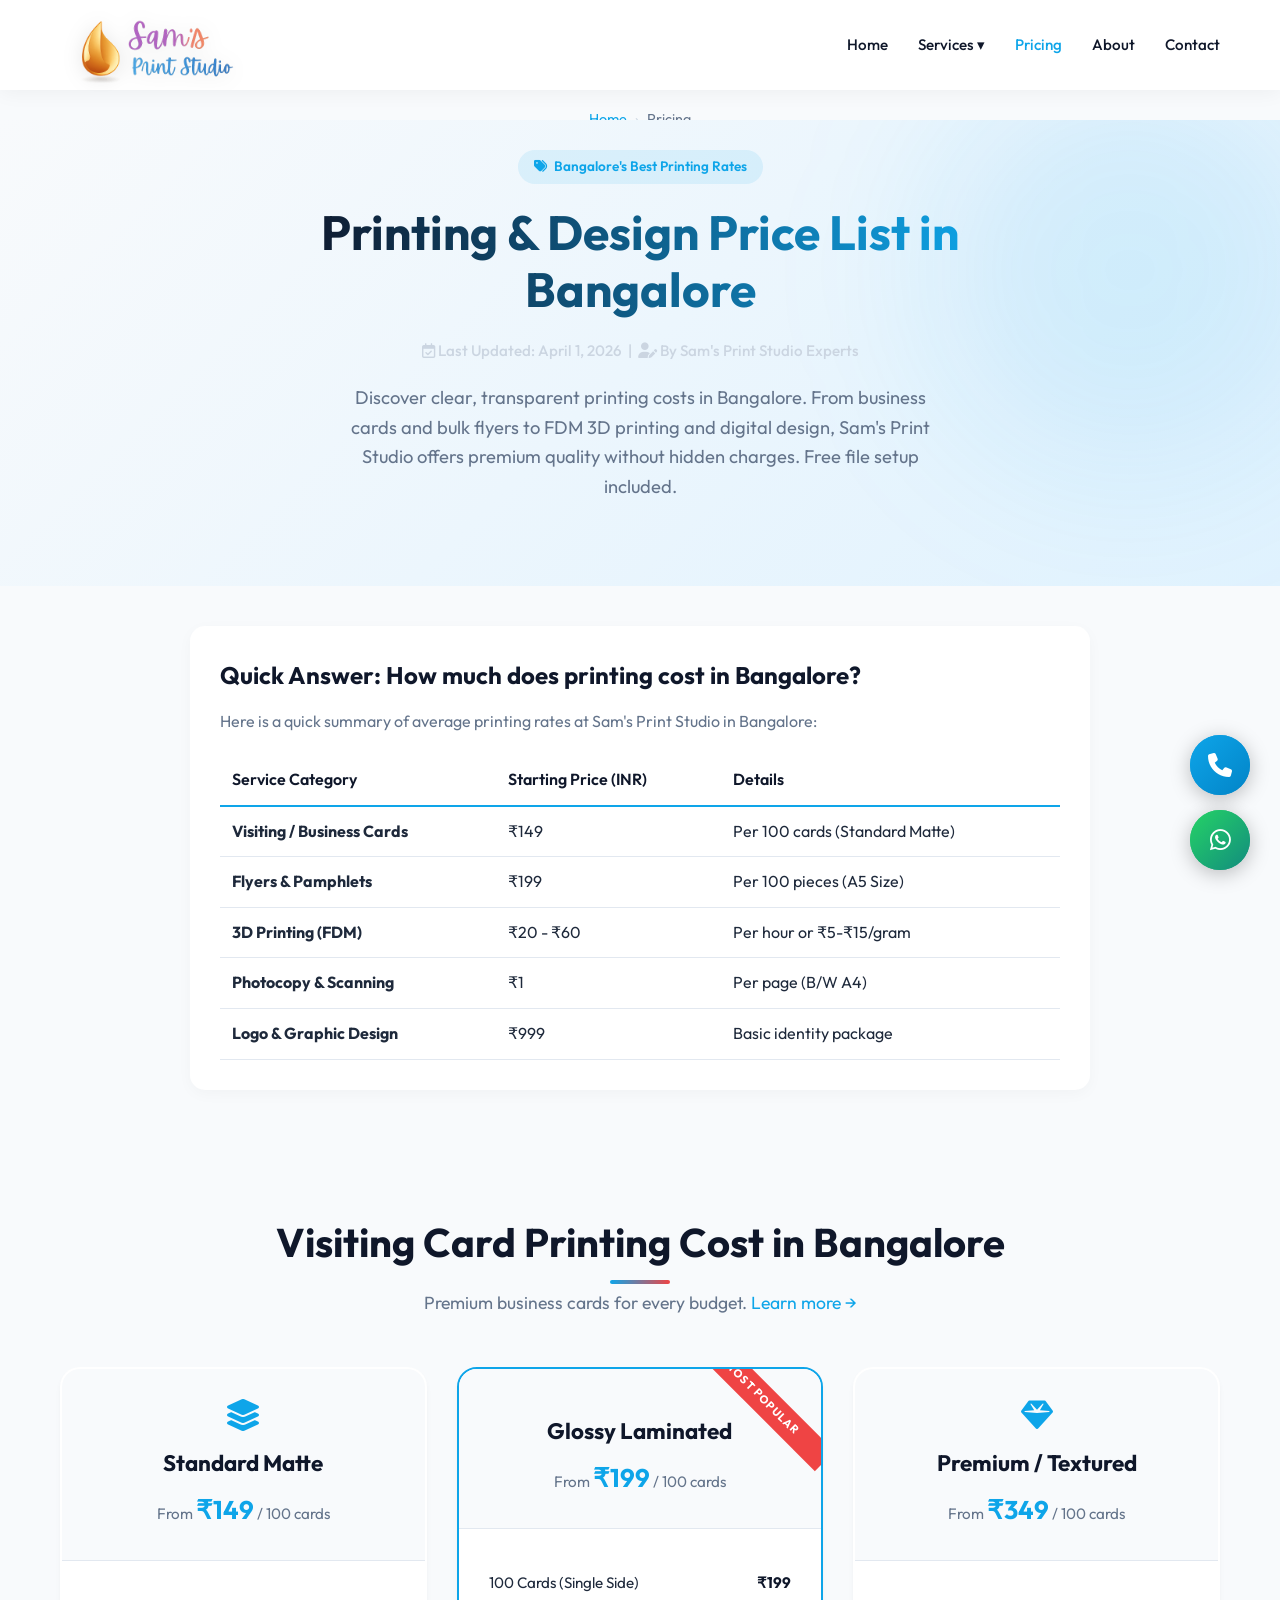
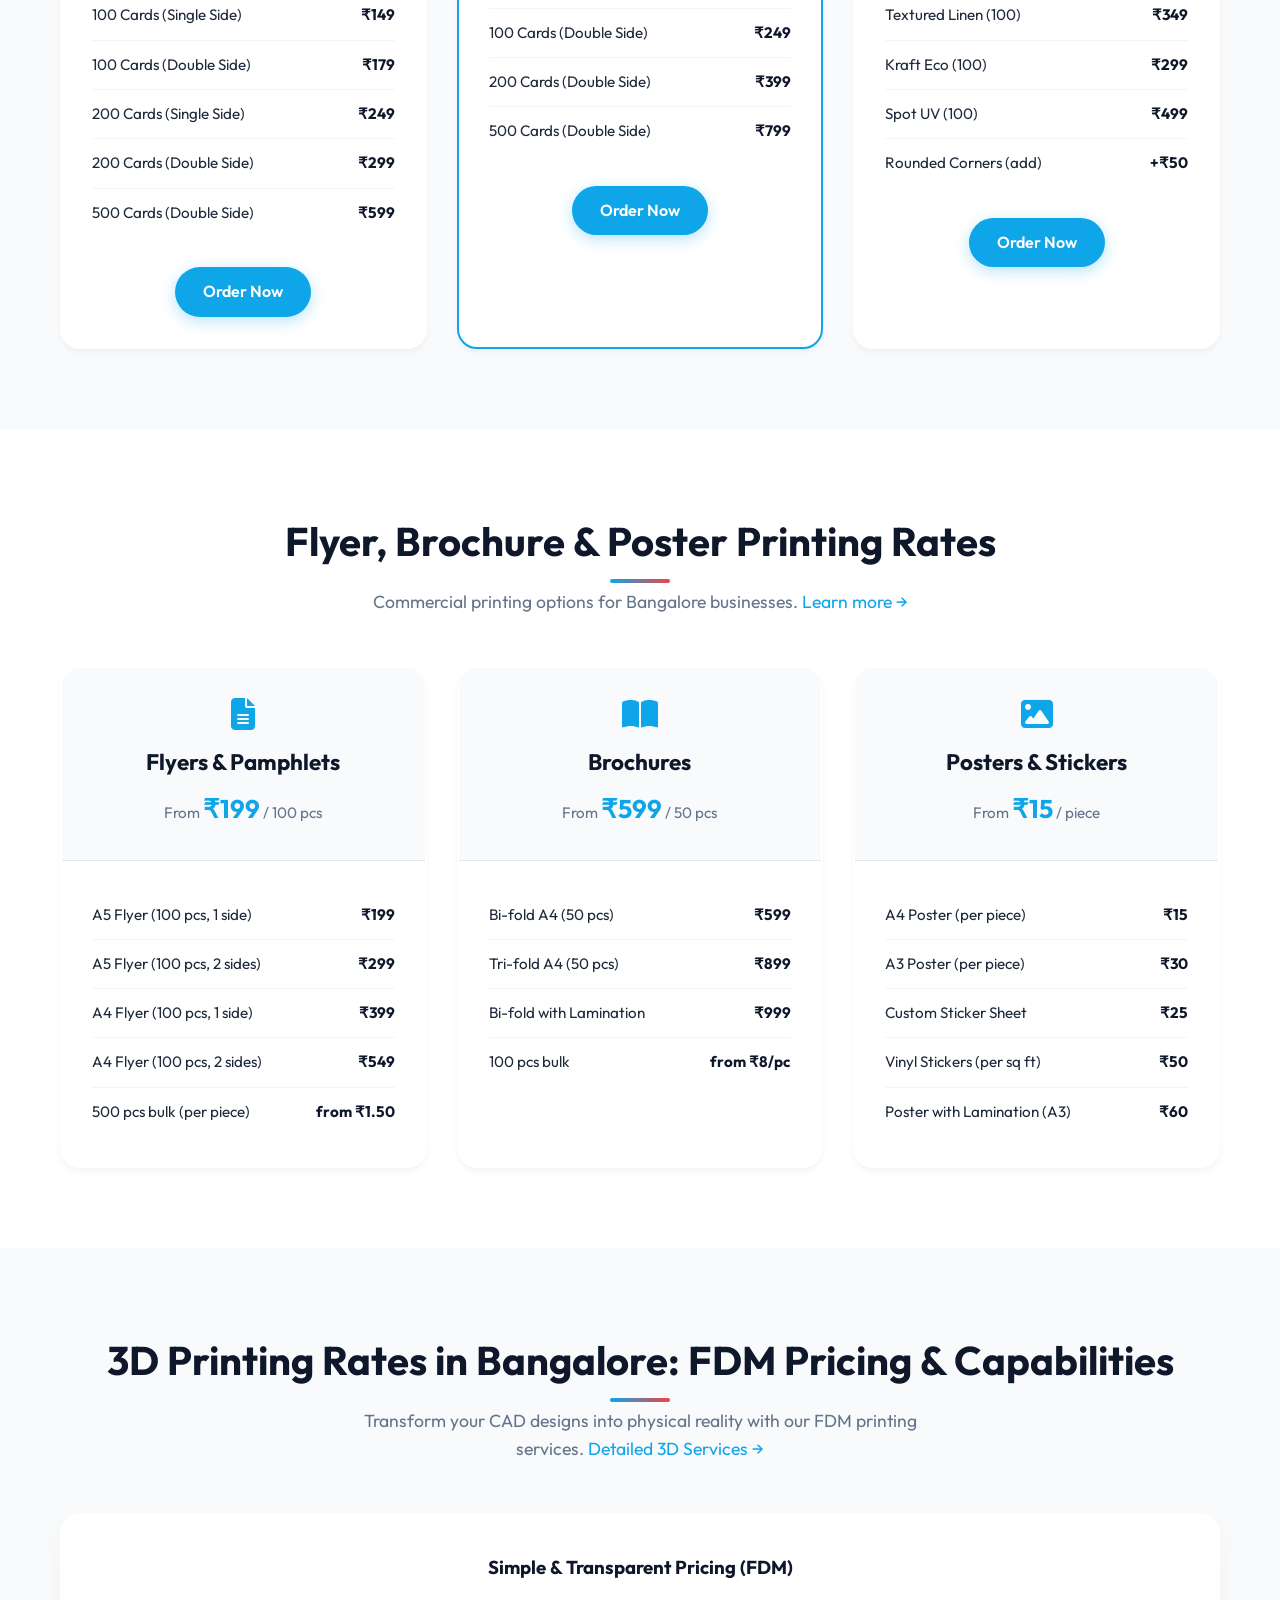
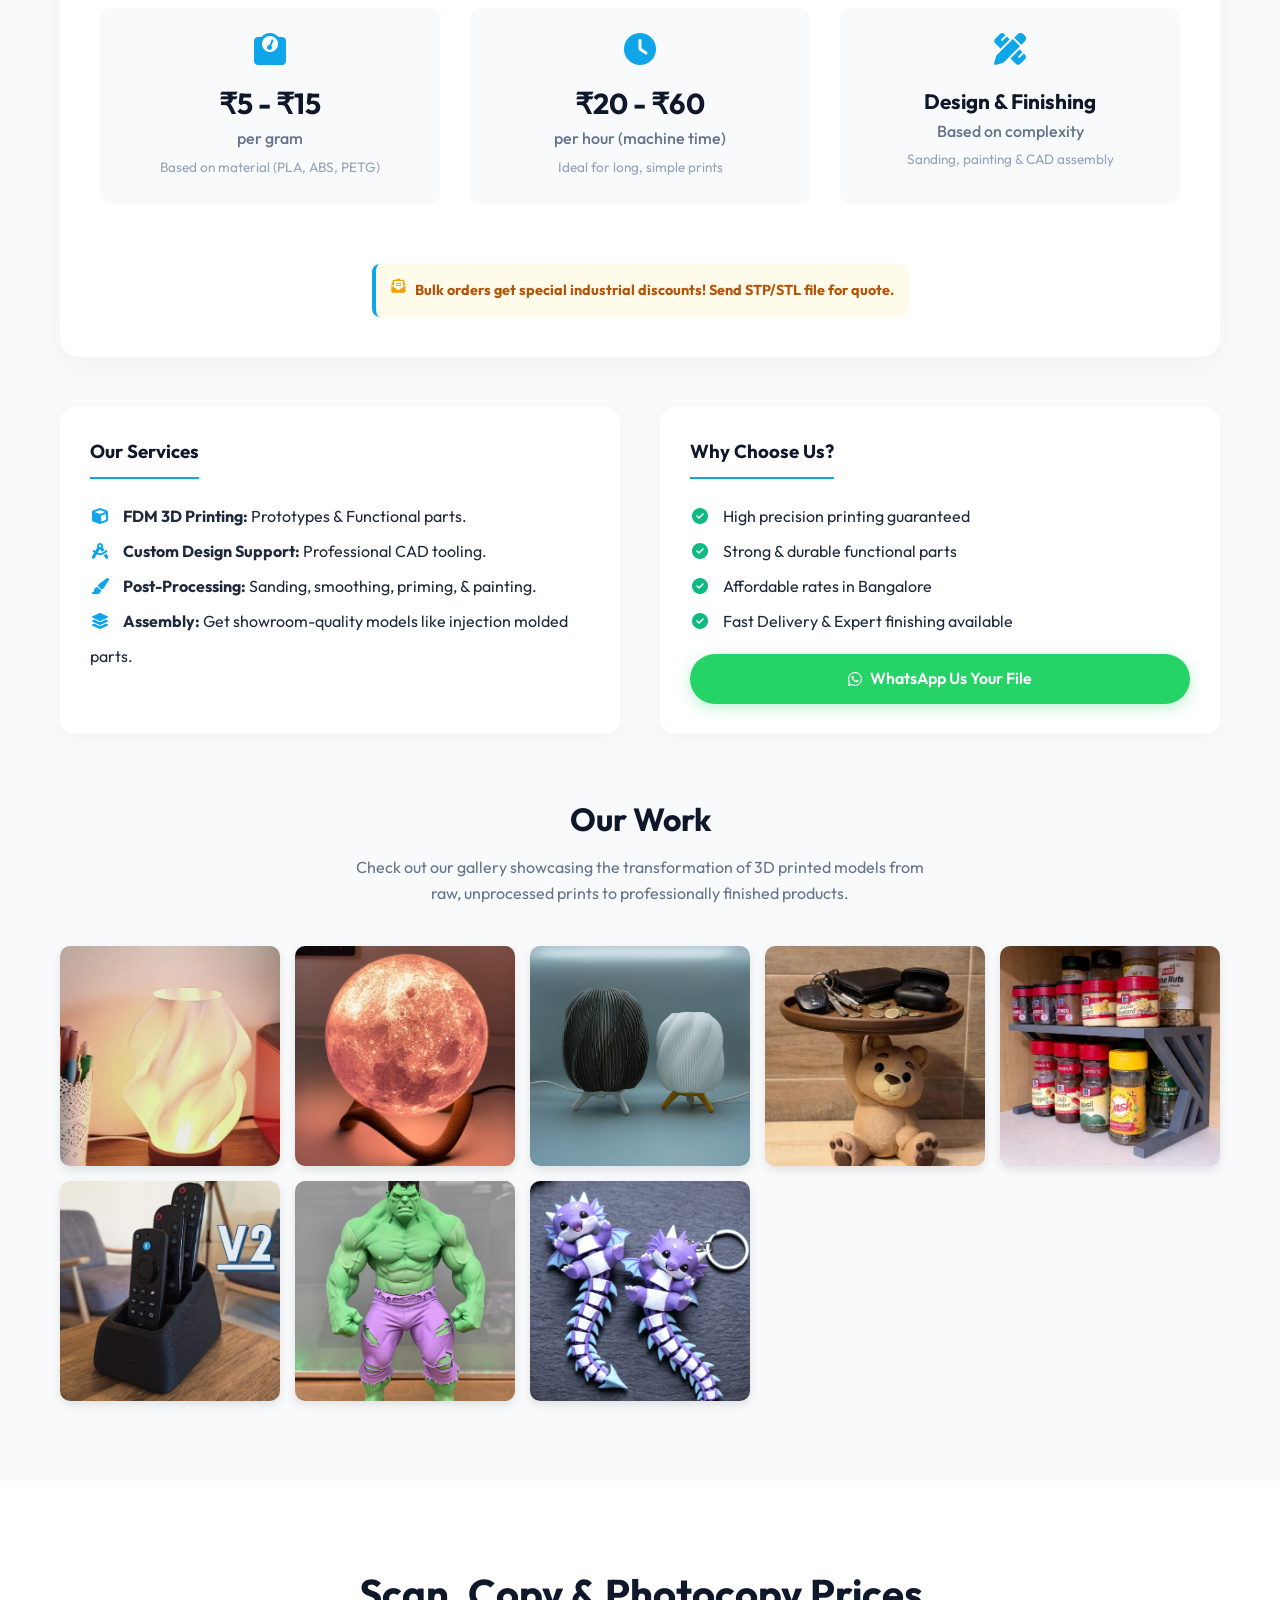
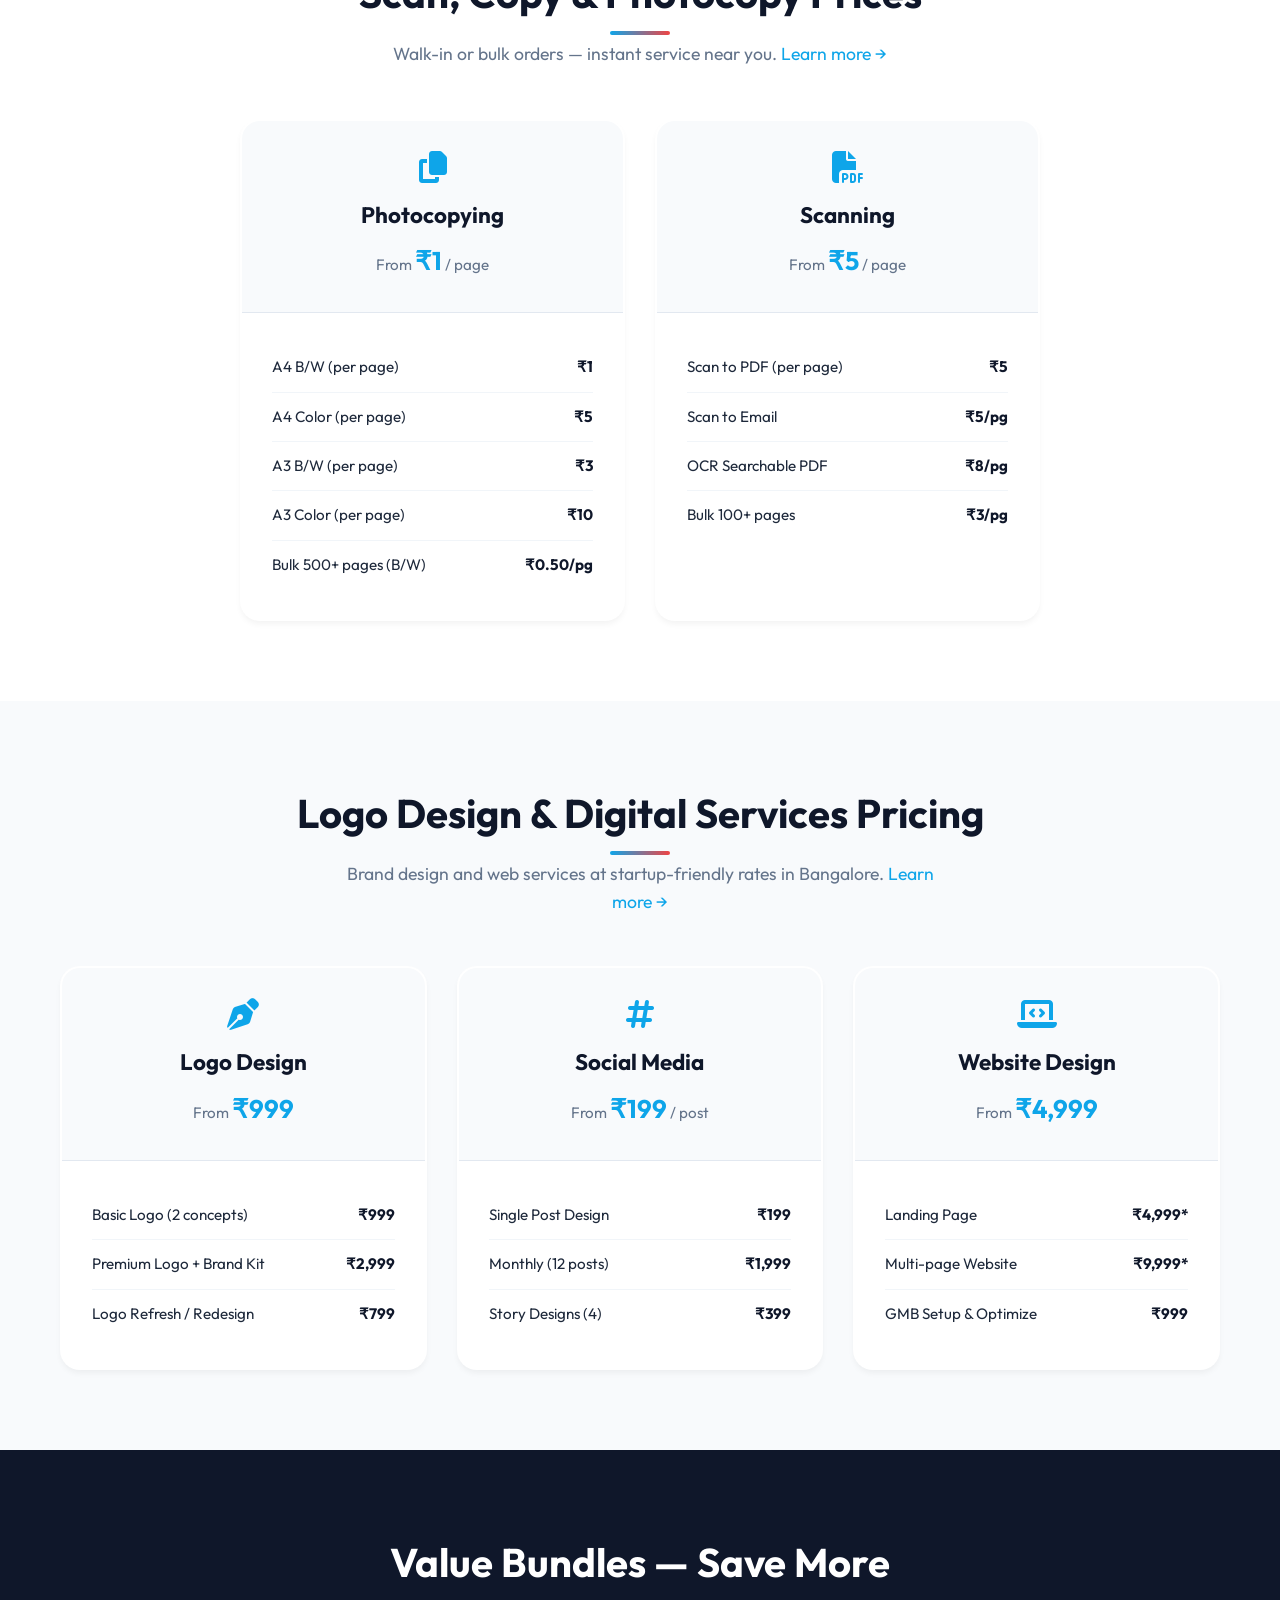
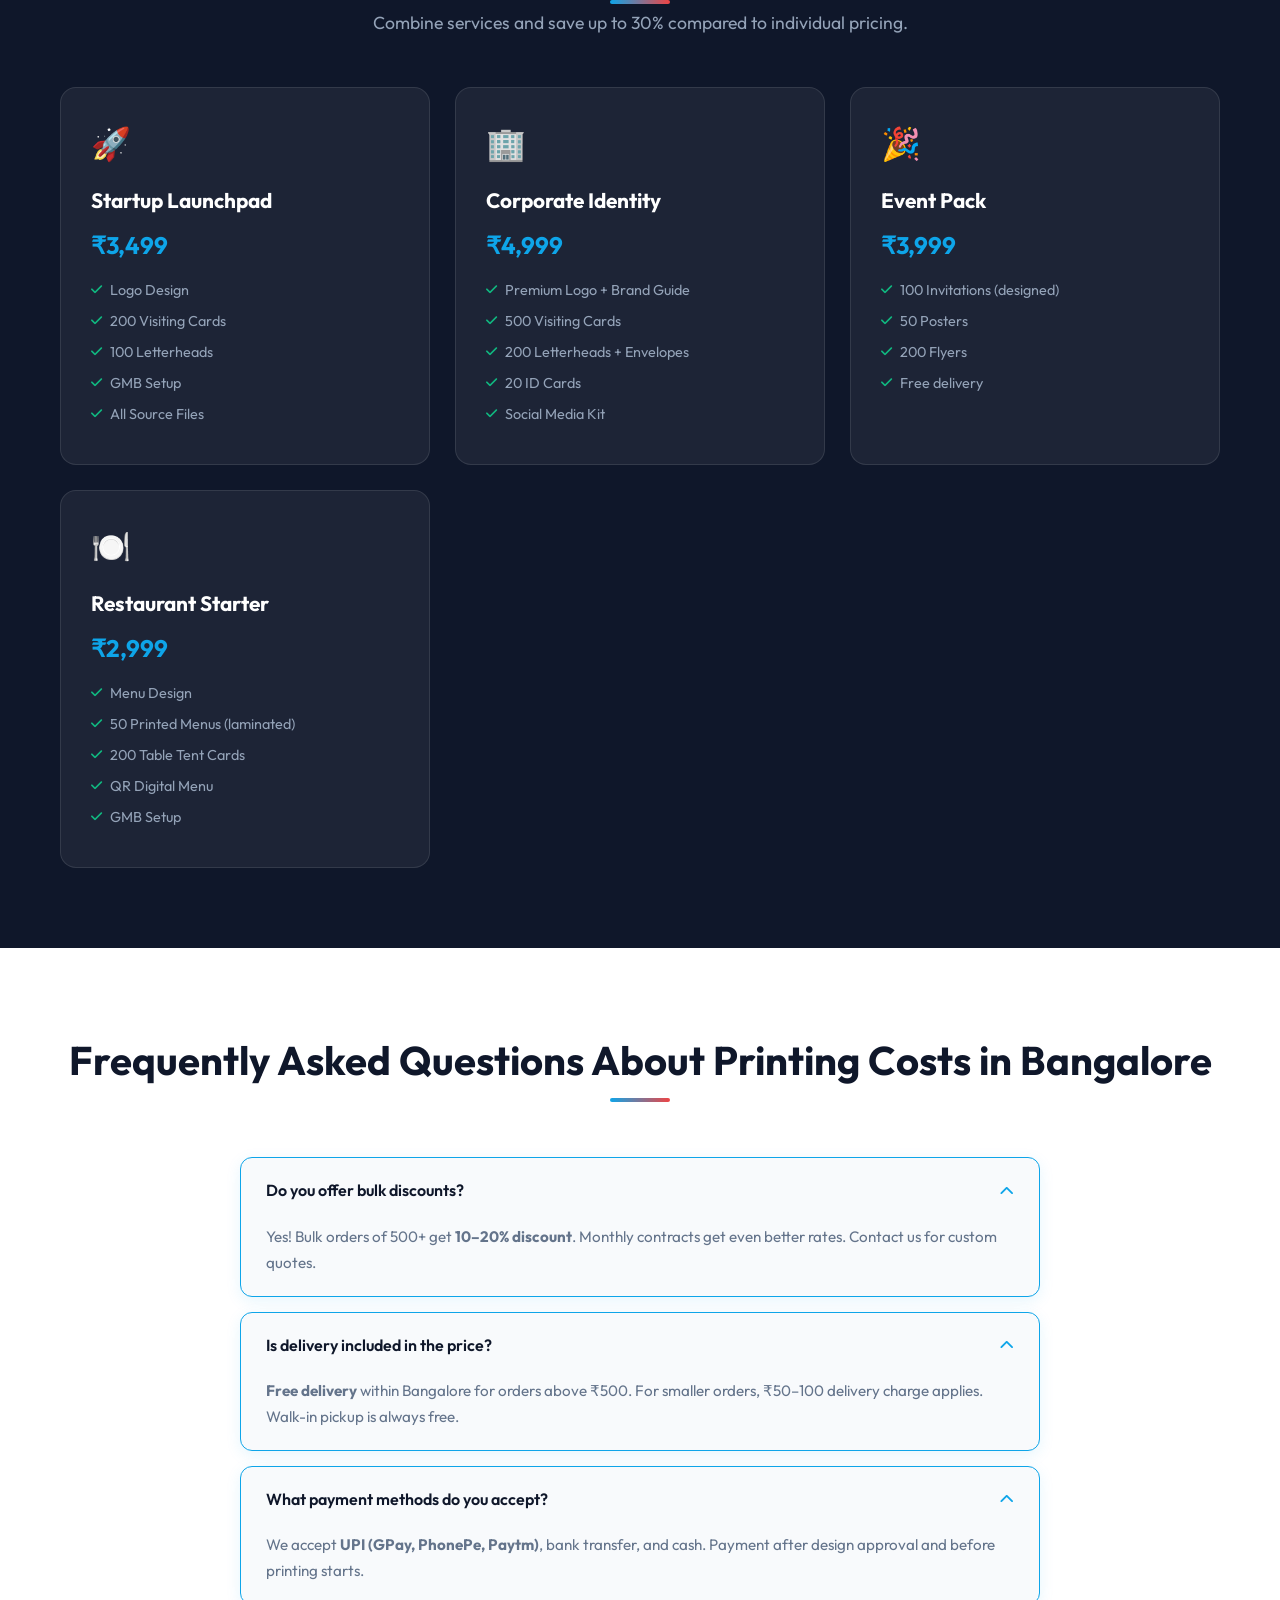
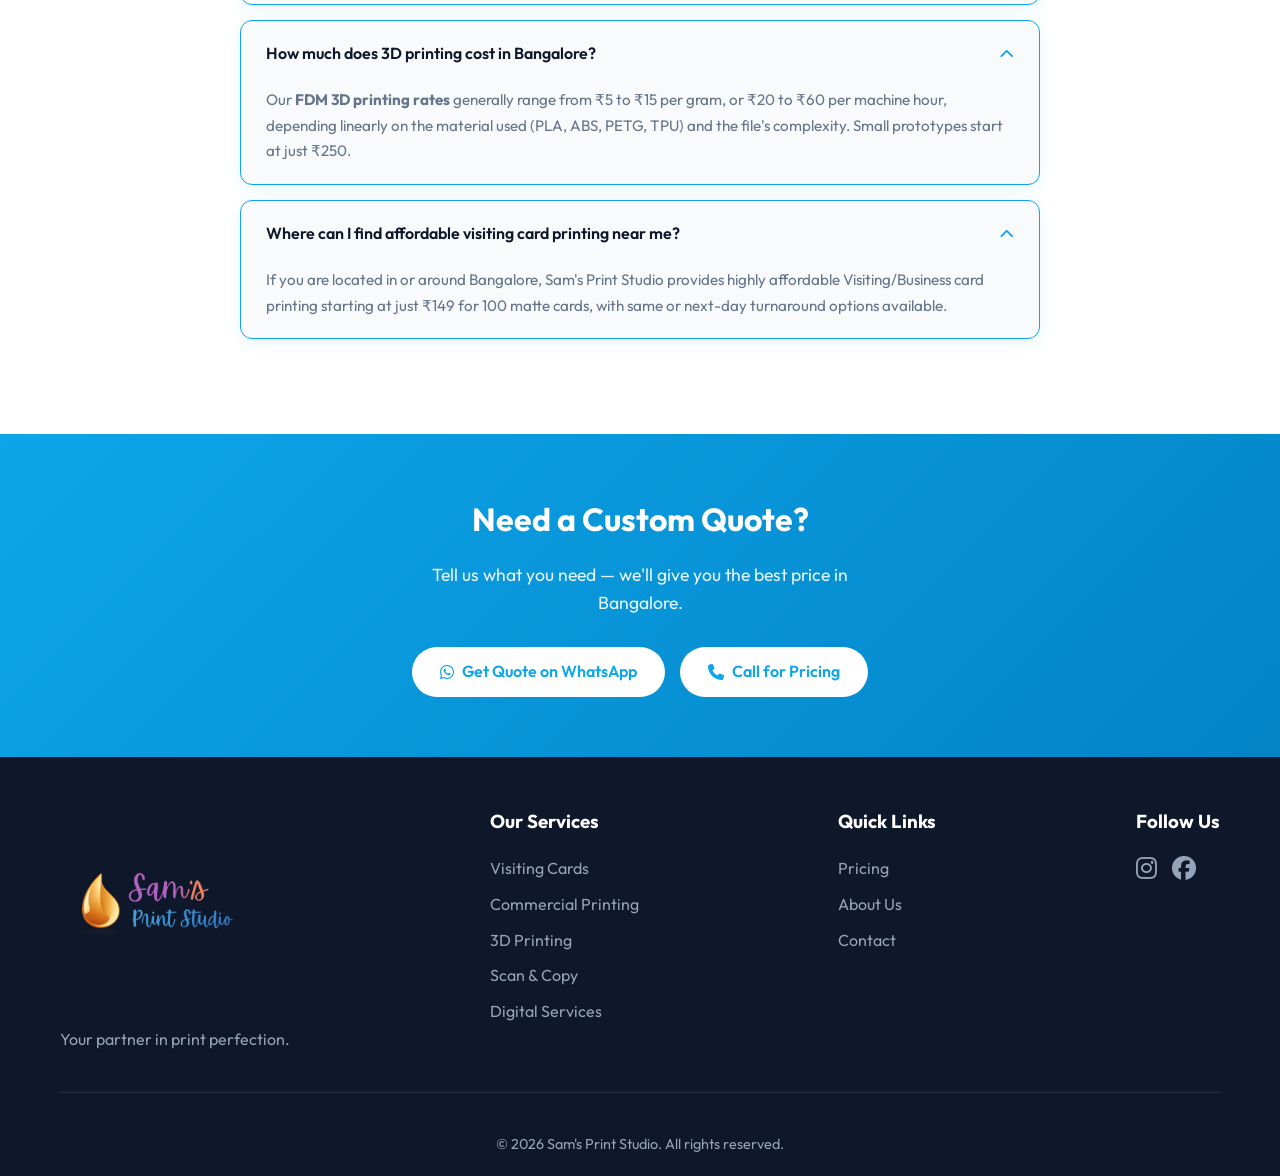
==== commit 33828de5: "SEO techinics" ====
--- a/pricing.html
+++ b/pricing.html
@@ -11,6 +11,21 @@
     <meta property="og:image" content="https://samsprintstudio.com/images/hero-printing-studio.png">
     <meta property="og:url" content="https://samsprintstudio.com/pricing.html">
     <meta property="og:type" content="website">
+
+    <!-- Twitter Card Meta Tags -->
+    <meta name="twitter:card" content="summary_large_image">
+    <meta name="twitter:title" content="Printing Price List & 3D Printing Rates in Bangalore | Sam's Print Studio">
+    <meta name="twitter:description" content="Transparent printing rates in Bangalore for visiting cards, flyers, brochures, rapid 3D printing, scanning, and digital services. Start your order today.">
+    <meta name="twitter:image" content="https://samsprintstudio.com/images/hero-printing-studio.png">
+
+    <!-- Advanced Indexing & Geo Meta Tags -->
+    <meta name="robots" content="index, follow, max-image-preview:large, max-snippet:-1, max-video-preview:-1">
+    <meta name="geo.region" content="IN-KA">
+    <meta name="geo.placename" content="Bengaluru">
+
+    <link rel="alternate" hreflang="en-IN" href="https://samsprintstudio.com/pricing.html">
+    <link rel="alternate" hreflang="x-default" href="https://samsprintstudio.com/pricing.html">
+
     <title>Printing Price List & 3D Printing Rates in Bangalore | Sam's Print Studio</title>
     <link rel="canonical" href="https://samsprintstudio.com/pricing.html">
     <link rel="preconnect" href="https://fonts.googleapis.com">
@@ -49,6 +64,17 @@
         { "@type": "Question", "name": "Do you offer bulk printing discounts?", "acceptedAnswer": { "@type": "Answer", "text": "Yes! Bulk orders of 500+ pieces get 10-20% discount on most products. Monthly contracts for regular printing needs (like restaurants, offices, coaching centers) get even better rates." } },
         { "@type": "Question", "name": "How much does 3D printing cost in Bangalore?", "acceptedAnswer": { "@type": "Answer", "text": "FDM 3D printing rates range from ₹5 to ₹15 per gram, or ₹20 to ₹60 per machine hour depending on material. Small prototypes start at just ₹100." } }
       ] 
+    },
+    {
+      "@context": "https://schema.org",
+      "@type": "WebPage",
+      "name": "Printing Price List & 3D Printing Rates in Bangalore | Sam's Print Studio",
+      "datePublished": "2024-01-01T08:00:00+08:00",
+      "dateModified": "2026-04-01T08:00:00+08:00",
+      "author": {
+          "@type": "Organization",
+          "name": "Sam's Print Studio"
+      }
     }]
     </script>
 </head>
@@ -92,6 +118,9 @@
                 <div class="page-hero-text" style="text-align: center; max-width: 700px; margin: 0 auto;">
                     <span class="badge"><i class="fa-solid fa-tags"></i> Bangalore's Best Printing Rates</span>
                     <h1>Printing & Design Price List in Bangalore</h1>
+                    <div style="font-size: 0.95rem; color: #cbd5e1; margin-bottom: 20px; font-weight: 500;">
+                        <i class="fa-regular fa-calendar-check"></i> Last Updated: April 1, 2026 &nbsp;|&nbsp; <i class="fa-solid fa-user-pen"></i> By Sam's Print Studio Experts
+                    </div>
                     <p style="margin: 0 auto 25px; max-width: 600px;">Discover clear, transparent printing costs in Bangalore. From business cards and bulk flyers to FDM 3D printing and digital design, Sam's Print Studio offers premium quality without hidden charges. Free file setup included.</p>
                 </div>
             </div>
